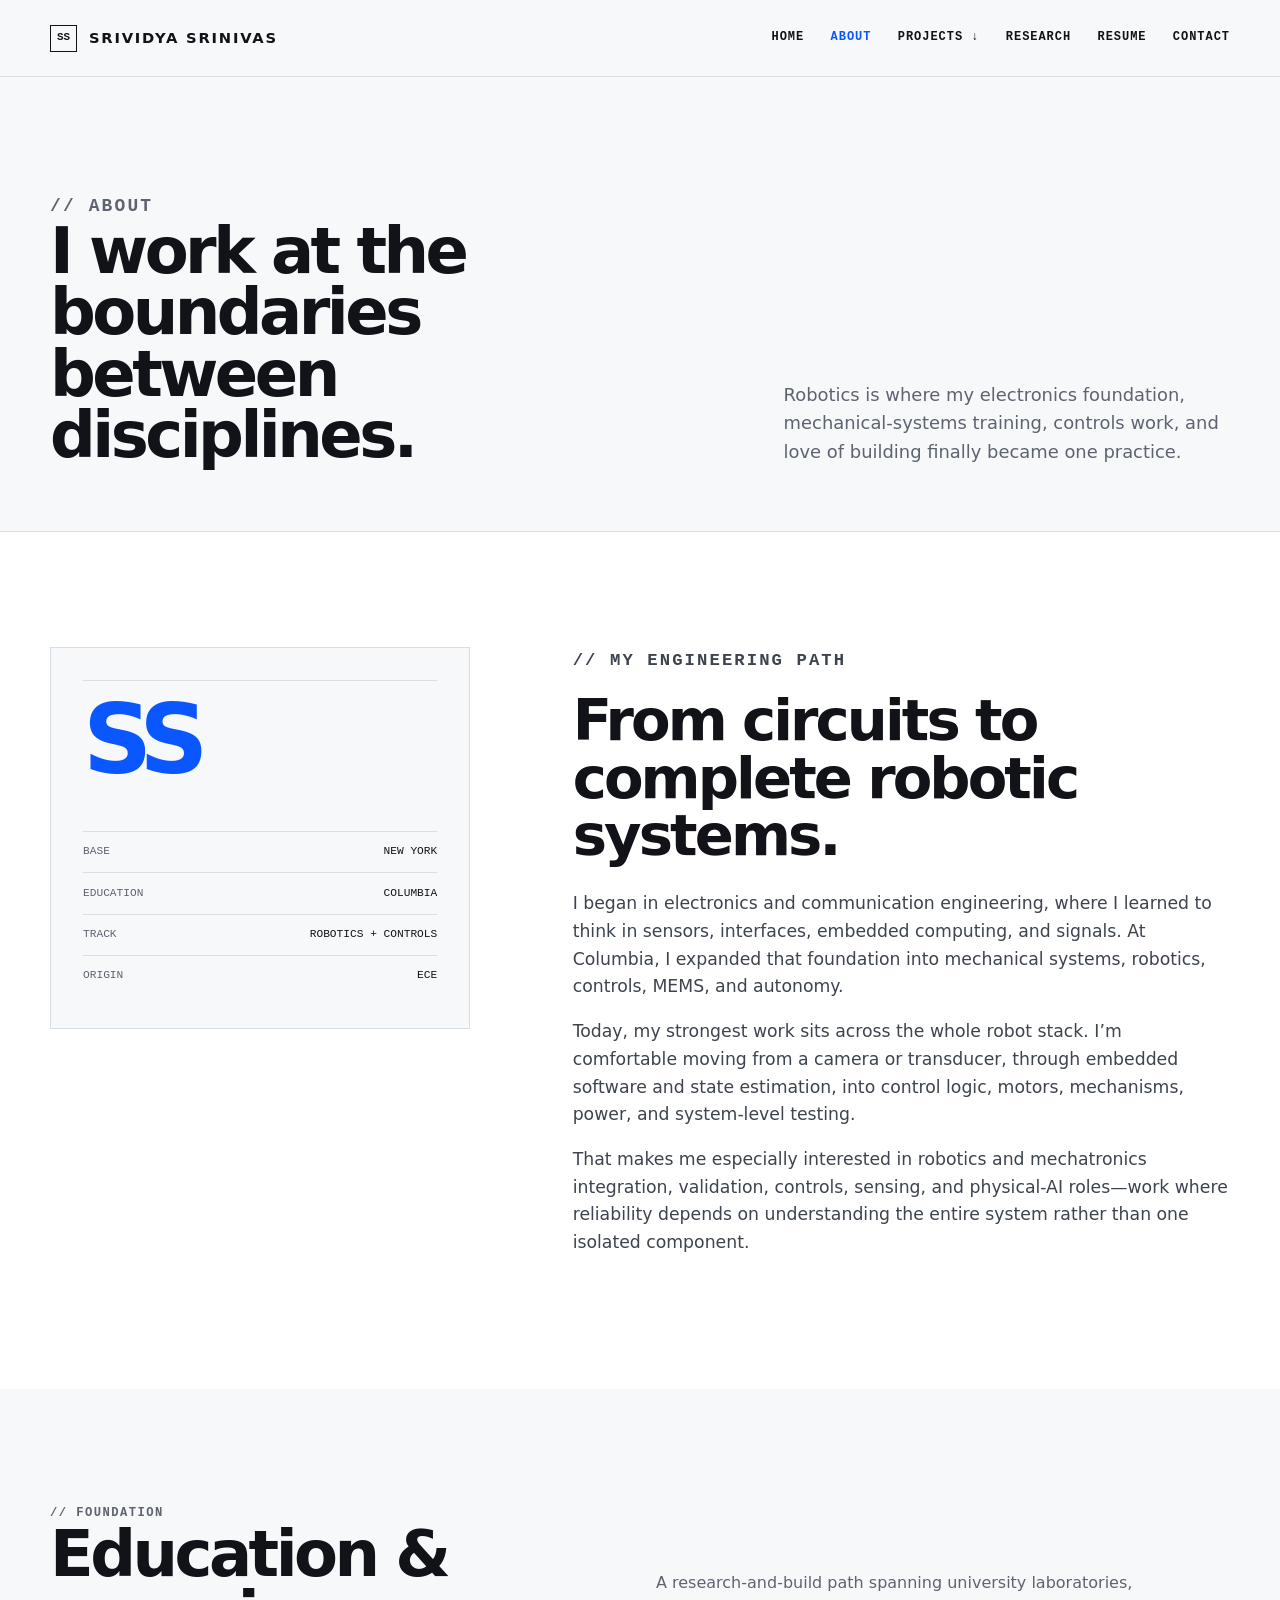
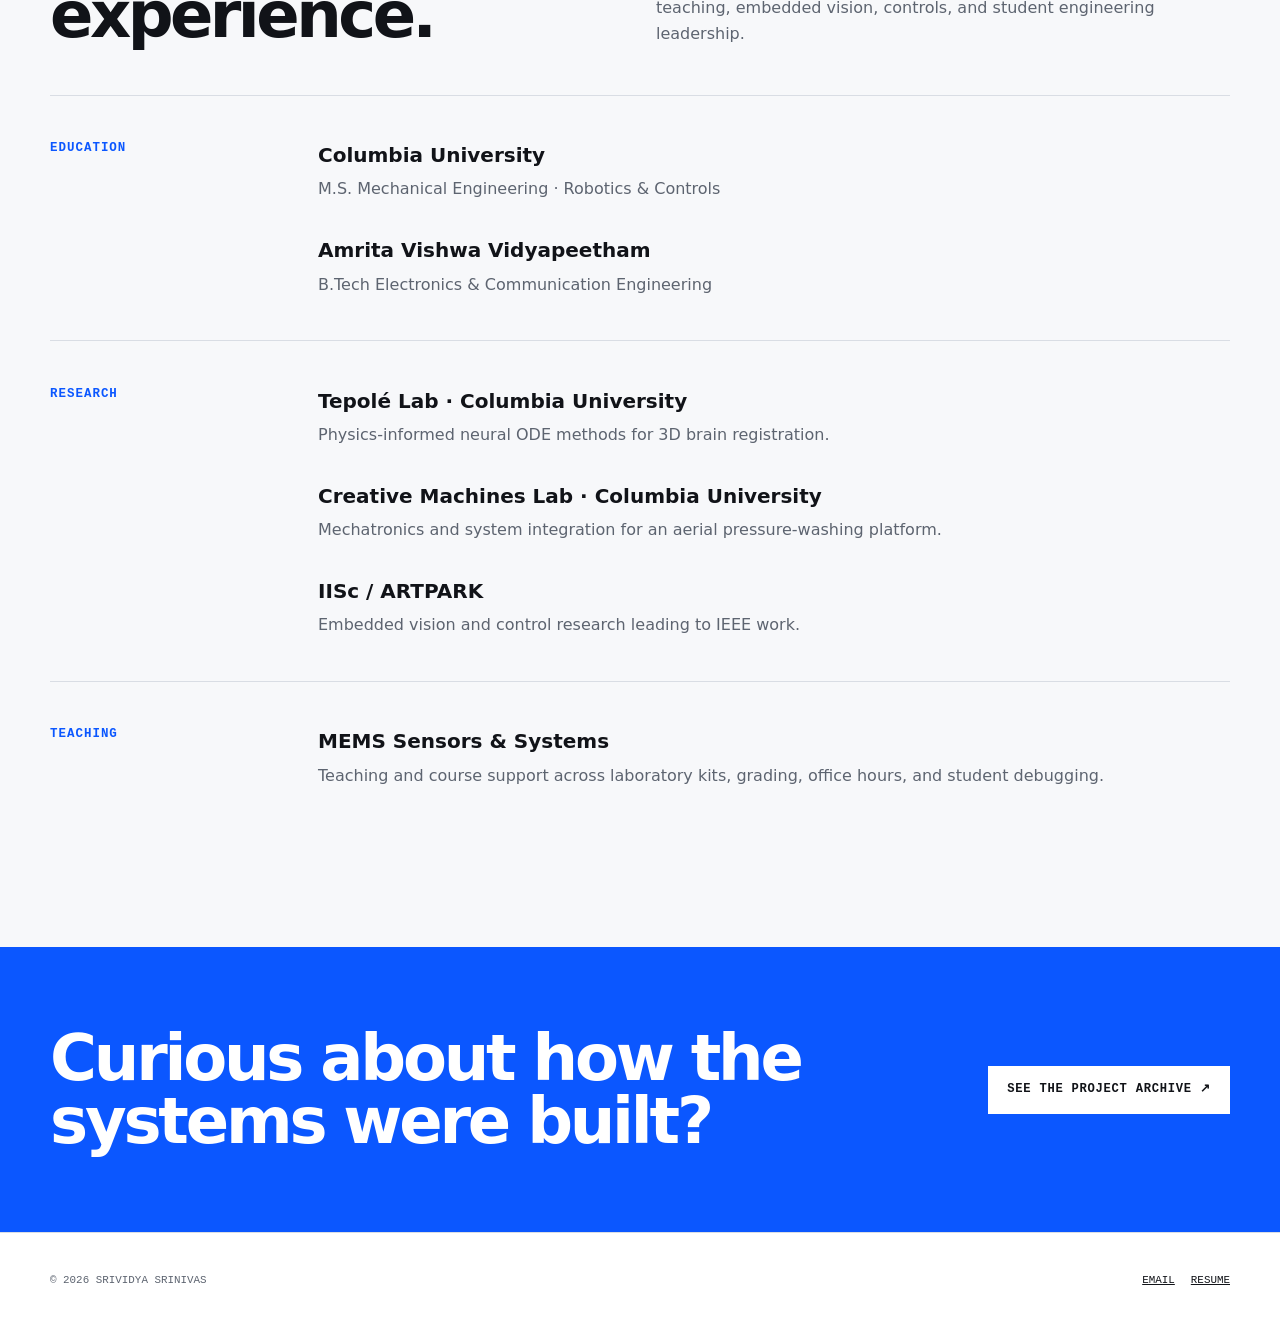
==== about.html @ baaaefcd "Initial robotics portfolio" ====
<!doctype html>
<html lang="en">
<head>
  <meta charset="utf-8"><meta name="viewport" content="width=device-width, initial-scale=1">
  <meta name="description" content="About Srividya Srinivas, a robotics and mechatronics engineer at Columbia University.">
  <title>About — Srividya Srinivas</title>
  <link rel="icon" type="image/svg+xml" href="data:image/svg+xml,%3Csvg xmlns='http://www.w3.org/2000/svg' viewBox='0 0 64 64'%3E%3Crect width='64' height='64' rx='6' fill='%230b57ff'/%3E%3Cpath d='M17 22h30v22H17zM25 16v6m14-6v6M23 31h4m10 0h4M25 38h14' stroke='white' stroke-width='4' fill='none'/%3E%3C/svg%3E">
  <link rel="stylesheet" href="assets/style.css">
</head>
<body>
  <a class="skip-link" href="#main">Skip to content</a>
  <header class="site-header"><div class="nav-shell"><a class="brand" href="index.html"><span class="brand-mark">SS</span> SRIVIDYA SRINIVAS</a><button class="menu-toggle" type="button" aria-expanded="false" aria-controls="main-nav">MENU</button><nav class="main-nav" id="main-nav" aria-label="Primary navigation"><a href="index.html">Home</a><a href="about.html" aria-current="page">About</a><div class="nav-group"><button class="nav-trigger" type="button" aria-expanded="false">Projects</button><div class="dropdown"><a href="projects.html">All projects</a><a href="projects/docksight.html">DockSight</a><a href="projects/pressure-washing-drone.html">Pressure-washing drone</a><a href="projects/ros2-patrol.html">ROS 2 patrol robot</a></div></div><a href="research.html">Research</a><a href="resume.html">Resume</a><a href="contact.html">Contact</a></nav></div></header>
  <main id="main">
    <section class="page-hero"><div class="shell page-hero-grid"><div><p class="eyebrow">About</p><h1 class="page-title">I work at the boundaries between disciplines.</h1></div><p>Robotics is where my electronics foundation, mechanical-systems training, controls work, and love of building finally became one practice.</p></div></section>
    <section class="section white"><div class="shell identity-grid"><aside class="identity-card"><div class="monogram">SS</div><dl><div><dt>BASE</dt><dd>NEW YORK</dd></div><div><dt>EDUCATION</dt><dd>COLUMBIA</dd></div><div><dt>TRACK</dt><dd>ROBOTICS + CONTROLS</dd></div><div><dt>ORIGIN</dt><dd>ECE</dd></div></dl></aside><div class="identity-copy"><p class="eyebrow">My engineering path</p><h2>From circuits to complete robotic systems.</h2><p>I began in electronics and communication engineering, where I learned to think in sensors, interfaces, embedded computing, and signals. At Columbia, I expanded that foundation into mechanical systems, robotics, controls, MEMS, and autonomy.</p><p>Today, my strongest work sits across the whole robot stack. I’m comfortable moving from a camera or transducer, through embedded software and state estimation, into control logic, motors, mechanisms, power, and system-level testing.</p><p>That makes me especially interested in robotics and mechatronics integration, validation, controls, sensing, and physical-AI roles—work where reliability depends on understanding the entire system rather than one isolated component.</p></div></div></section>
    <section class="section"><div class="shell"><div class="section-head"><div><p class="eyebrow">Foundation</p><h2>Education & experience.</h2></div><p>A research-and-build path spanning university laboratories, teaching, embedded vision, controls, and student engineering leadership.</p></div><div class="resume-section"><h2>Education</h2><div><div class="resume-item"><h3>Columbia University</h3><p>M.S. Mechanical Engineering · Robotics & Controls</p></div><div class="resume-item"><h3>Amrita Vishwa Vidyapeetham</h3><p>B.Tech Electronics & Communication Engineering</p></div></div></div><div class="resume-section"><h2>Research</h2><div><div class="resume-item"><h3>Tepolé Lab · Columbia University</h3><p>Physics-informed neural ODE methods for 3D brain registration.</p></div><div class="resume-item"><h3>Creative Machines Lab · Columbia University</h3><p>Mechatronics and system integration for an aerial pressure-washing platform.</p></div><div class="resume-item"><h3>IISc / ARTPARK</h3><p>Embedded vision and control research leading to IEEE work.</p></div></div></div><div class="resume-section"><h2>Teaching</h2><div><div class="resume-item"><h3>MEMS Sensors & Systems</h3><p>Teaching and course support across laboratory kits, grading, office hours, and student debugging.</p></div></div></div></div></section>
    <section class="signal-band"><div class="shell"><h2>Curious about how the systems were built?</h2><a class="button" href="projects.html">See the project archive ↗</a></div></section>
  </main>
  <footer class="site-footer"><div class="shell footer-grid"><p>© <span data-year></span> SRIVIDYA SRINIVAS</p><div class="footer-links"><a href="mailto:ss7703@columbia.edu">Email</a><a href="resume.html">Resume</a></div></div></footer><script src="assets/main.js"></script>
</body></html>
---- assets/style.css ----
:root {
  --ink: #111318;
  --muted: #5d6470;
  --paper: #f7f8fa;
  --white: #ffffff;
  --line: #d9dde4;
  --blue: #0b57ff;
  --blue-dark: #063ab5;
  --signal: #bfff36;
  --mono: "IBM Plex Mono", "SFMono-Regular", Consolas, monospace;
  --sans: Inter, ui-sans-serif, system-ui, -apple-system, BlinkMacSystemFont, "Segoe UI", sans-serif;
  --max: 1180px;
}

* { box-sizing: border-box; }
html { scroll-behavior: smooth; }
body {
  margin: 0;
  color: var(--ink);
  background: var(--paper);
  font-family: var(--sans);
  font-size: 16px;
  line-height: 1.6;
  -webkit-font-smoothing: antialiased;
}
a { color: inherit; }
button, input, textarea { font: inherit; }
img, video { display: block; max-width: 100%; }

.skip-link {
  position: fixed;
  z-index: 100;
  left: 1rem;
  top: -5rem;
  padding: .7rem 1rem;
  background: var(--ink);
  color: white;
}
.skip-link:focus { top: 1rem; }

.site-header {
  position: sticky;
  top: 0;
  z-index: 20;
  background: color-mix(in srgb, var(--paper) 92%, transparent);
  border-bottom: 1px solid var(--line);
  backdrop-filter: blur(16px);
}
.nav-shell {
  width: min(calc(100% - 40px), var(--max));
  min-height: 76px;
  margin: 0 auto;
  display: flex;
  align-items: center;
  justify-content: space-between;
  gap: 2rem;
}
.brand {
  display: inline-flex;
  align-items: center;
  gap: .75rem;
  font-size: .92rem;
  font-weight: 800;
  letter-spacing: .12em;
  text-decoration: none;
}
.brand-mark {
  width: 27px;
  height: 27px;
  display: grid;
  place-items: center;
  border: 1.5px solid var(--ink);
  font-family: var(--mono);
  font-size: .68rem;
  letter-spacing: 0;
}
.main-nav { display: flex; align-items: center; gap: 1.65rem; }
.main-nav a, .nav-trigger {
  padding: .4rem 0;
  border: 0;
  background: transparent;
  color: var(--ink);
  font-family: var(--mono);
  font-size: .75rem;
  font-weight: 600;
  letter-spacing: .08em;
  text-decoration: none;
  text-transform: uppercase;
  cursor: pointer;
}
.main-nav a:hover, .main-nav a[aria-current="page"], .nav-trigger:hover { color: var(--blue); }
.nav-group { position: relative; }
.nav-trigger::after { content: " ↓"; }
.dropdown {
  position: absolute;
  top: calc(100% + 14px);
  right: 0;
  width: 300px;
  padding: .7rem;
  background: var(--white);
  border: 1px solid var(--line);
  box-shadow: 0 20px 55px rgba(20, 30, 50, .12);
  display: grid;
  visibility: hidden;
  opacity: 0;
  transform: translateY(-6px);
  transition: .18s ease;
}
.nav-group:hover .dropdown,
.nav-group:focus-within .dropdown,
.nav-group.is-open .dropdown { visibility: visible; opacity: 1; transform: translateY(0); }
.dropdown a { padding: .65rem .75rem; }
.dropdown a:hover { background: var(--paper); }
.menu-toggle { display: none; border: 0; background: none; font-family: var(--mono); font-size: .78rem; }

.shell { width: min(calc(100% - 40px), var(--max)); margin: 0 auto; }
.eyebrow {
  margin: 0 0 1.1rem;
  color: var(--blue);
  font-family: var(--mono);
  font-size: .76rem;
  font-weight: 700;
  letter-spacing: .12em;
  text-transform: uppercase;
}
.eyebrow::before { content: "// "; }
.hero { padding: clamp(4.5rem, 9vw, 8.5rem) 0 5.5rem; }
.hero-grid { display: grid; grid-template-columns: 1.12fr .88fr; gap: clamp(3rem, 7vw, 7rem); align-items: center; }
.hero h1 {
  max-width: 780px;
  margin: 0;
  font-size: clamp(3.6rem, 8vw, 7.4rem);
  line-height: .89;
  letter-spacing: -.068em;
}
.hero h1 span { display: block; color: var(--blue); }
.hero-copy {
  max-width: 690px;
  margin: 2rem 0 0;
  color: #3f4650;
  font-size: clamp(1.05rem, 1.5vw, 1.28rem);
  line-height: 1.62;
}
.hero-actions { display: flex; flex-wrap: wrap; gap: .8rem; margin-top: 2.3rem; }
.button {
  display: inline-flex;
  align-items: center;
  justify-content: center;
  min-height: 48px;
  padding: .72rem 1.15rem;
  border: 1px solid var(--ink);
  background: var(--ink);
  color: white;
  font-family: var(--mono);
  font-size: .76rem;
  font-weight: 700;
  letter-spacing: .06em;
  text-decoration: none;
  text-transform: uppercase;
  transition: .18s ease;
}
.button:hover { background: var(--blue); border-color: var(--blue); transform: translateY(-2px); }
.button.secondary { background: transparent; color: var(--ink); }
.button.secondary:hover { background: var(--white); border-color: var(--ink); }

.systems-console {
  position: relative;
  min-height: 470px;
  padding: 1.2rem;
  overflow: hidden;
  background: #0e1117;
  color: white;
  box-shadow: 28px 28px 0 #dbe3f5;
}
.console-top { display: flex; justify-content: space-between; padding-bottom: .8rem; border-bottom: 1px solid #2e3440; color: #aeb7c7; font-family: var(--mono); font-size: .68rem; letter-spacing: .08em; }
.live { color: var(--signal); }
.live::before { content: "● "; }
.pipeline { padding: 3rem 1rem 1.4rem; display: grid; gap: .9rem; }
.pipeline-step { display: grid; grid-template-columns: 42px 1fr auto; align-items: center; gap: .8rem; }
.step-index { color: #727c8f; font-family: var(--mono); font-size: .7rem; }
.step-box { padding: .78rem .9rem; border: 1px solid #3b4352; background: #151a23; }
.step-box strong { display: block; font-family: var(--mono); font-size: .72rem; letter-spacing: .06em; }
.step-box span { color: #9aa5b5; font-size: .76rem; }
.step-status { color: var(--signal); font-family: var(--mono); font-size: .66rem; }
.connector-line { height: 18px; margin-left: 62px; border-left: 1px dashed #536078; }
.console-readout { display: grid; grid-template-columns: repeat(3, 1fr); gap: 1px; margin-top: 1.2rem; background: #303744; }
.readout { padding: .9rem; background: #171c24; }
.readout span { display: block; color: #7f8a9d; font-family: var(--mono); font-size: .62rem; text-transform: uppercase; }
.readout strong { display: block; margin-top: .25rem; font-family: var(--mono); font-size: .83rem; font-weight: 500; }

.capability-strip { border-top: 1px solid var(--line); border-bottom: 1px solid var(--line); background: var(--white); }
.capability-row { min-height: 72px; display: flex; align-items: center; justify-content: space-between; gap: 1rem; overflow: hidden; }
.capability-row span { white-space: nowrap; font-family: var(--mono); font-size: .72rem; font-weight: 700; letter-spacing: .08em; text-transform: uppercase; }
.capability-row i { color: var(--blue); font-style: normal; }

.section { padding: clamp(5rem, 9vw, 8rem) 0; }
.section.white { background: var(--white); }
.section-head { display: grid; grid-template-columns: 1fr 1fr; gap: 2rem; align-items: end; margin-bottom: 3rem; }
.section-head h2, .page-title {
  margin: 0;
  font-size: clamp(2.65rem, 5vw, 5.1rem);
  line-height: .96;
  letter-spacing: -.055em;
}
.section-head p { max-width: 530px; margin: 0; color: var(--muted); }

.project-list { border-top: 1px solid var(--line); }
.project-row {
  display: grid;
  grid-template-columns: 72px minmax(0, 1fr) minmax(270px, .55fr) 42px;
  gap: 1.4rem;
  align-items: center;
  padding: 2.2rem 0;
  border-bottom: 1px solid var(--line);
  text-decoration: none;
  transition: .18s ease;
}
.project-row:hover { padding-left: 1rem; color: var(--blue); }
.project-no { font-family: var(--mono); color: var(--muted); font-size: .72rem; }
.project-row h3 { margin: 0 0 .35rem; font-size: clamp(1.35rem, 2.5vw, 2.2rem); line-height: 1.05; letter-spacing: -.03em; }
.project-row p { margin: 0; color: var(--muted); }
.project-tags { display: flex; flex-wrap: wrap; gap: .42rem; }
.tag { padding: .25rem .48rem; border: 1px solid var(--line); color: var(--muted); font-family: var(--mono); font-size: .66rem; letter-spacing: .04em; text-transform: uppercase; }
.project-arrow { font-size: 1.5rem; }

.identity-grid { display: grid; grid-template-columns: .78fr 1.22fr; gap: clamp(3rem, 8vw, 8rem); align-items: start; }
.identity-card { position: sticky; top: 110px; padding: 2rem; border: 1px solid var(--line); background: var(--paper); }
.identity-card .monogram { font-size: 6rem; line-height: 1; font-weight: 850; letter-spacing: -.09em; color: var(--blue); }
.identity-card dl { margin: 2rem 0 0; }
.identity-card div { display: flex; justify-content: space-between; gap: 1rem; padding: .7rem 0; border-top: 1px solid var(--line); }
.identity-card dt, .identity-card dd { margin: 0; font-family: var(--mono); font-size: .7rem; }
.identity-card dt { color: var(--muted); }
.identity-copy h2 { margin: 0 0 1.6rem; font-size: clamp(2.4rem, 4.5vw, 4.6rem); line-height: 1; letter-spacing: -.05em; }
.identity-copy p { max-width: 690px; font-size: 1.08rem; color: #3d444e; }
.text-link { color: var(--blue); font-family: var(--mono); font-size: .76rem; font-weight: 700; letter-spacing: .05em; text-transform: uppercase; text-decoration-thickness: 1px; text-underline-offset: 4px; }

.signal-band { padding: 5rem 0; background: var(--blue); color: white; }
.signal-band .shell { display: grid; grid-template-columns: 1fr auto; gap: 2rem; align-items: center; }
.signal-band h2 { margin: 0; max-width: 840px; font-size: clamp(2.4rem, 5vw, 4.8rem); line-height: .98; letter-spacing: -.05em; }
.signal-band .button { background: white; color: var(--ink); border-color: white; }

.site-footer { padding: 2.4rem 0; border-top: 1px solid var(--line); background: var(--white); }
.footer-grid { display: flex; align-items: center; justify-content: space-between; gap: 1rem; }
.footer-grid p { margin: 0; color: var(--muted); font-family: var(--mono); font-size: .68rem; }
.footer-links { display: flex; gap: 1rem; }
.footer-links a { font-family: var(--mono); font-size: .68rem; text-transform: uppercase; }

.page-hero { padding: clamp(4.5rem, 9vw, 8rem) 0 4rem; border-bottom: 1px solid var(--line); }
.page-hero-grid { display: grid; grid-template-columns: 1.2fr .8fr; gap: 4rem; align-items: end; }
.page-hero p { max-width: 560px; margin: 0; color: var(--muted); font-size: 1.12rem; }
.breadcrumb { margin-bottom: 2rem; font-family: var(--mono); font-size: .72rem; color: var(--muted); text-transform: uppercase; }
.breadcrumb a { text-underline-offset: 3px; }

.project-hero { padding: clamp(3.5rem, 7vw, 6.5rem) 0 0; }
.project-hero h1 { max-width: 940px; margin: 0; font-size: clamp(3rem, 7vw, 6.8rem); line-height: .91; letter-spacing: -.065em; }
.project-hero h1 span { color: var(--blue); }
.project-lede { max-width: 770px; margin: 2rem 0 3rem; color: #424954; font-size: 1.2rem; }
.project-meta { display: grid; grid-template-columns: repeat(4, 1fr); border-top: 1px solid var(--line); border-bottom: 1px solid var(--line); }
.meta-cell { min-height: 118px; padding: 1.4rem 1.2rem 1.2rem 0; border-right: 1px solid var(--line); }
.meta-cell + .meta-cell { padding-left: 1.2rem; }
.meta-cell:last-child { border-right: 0; }
.meta-cell span { display: block; color: var(--muted); font-family: var(--mono); font-size: .65rem; letter-spacing: .08em; text-transform: uppercase; }
.meta-cell strong { display: block; margin-top: .55rem; font-size: .94rem; line-height: 1.35; }
.project-visual { margin-top: 3rem; padding: clamp(2rem, 5vw, 5rem); background: #0f1218; color: white; overflow: hidden; }
.architecture { display: grid; grid-template-columns: minmax(0, 1fr) auto minmax(0, 1fr) auto minmax(0, 1fr) auto minmax(0, 1fr); gap: 1.2rem; align-items: center; }
.architecture .node { min-height: 126px; padding: 1rem; border: 1px solid #3d4658; display: flex; flex-direction: column; justify-content: space-between; }
.architecture .node small { color: var(--signal); font-family: var(--mono); font-size: .62rem; }
.architecture .node strong { font-size: 1rem; }
.architecture .node p { margin: .4rem 0 0; color: #9ea9b9; font-size: .76rem; }
.architecture .arrow { color: var(--signal); font-size: 1.4rem; text-align: center; }

.case-layout { display: grid; grid-template-columns: 260px minmax(0, 1fr); gap: clamp(3rem, 8vw, 8rem); }
.case-nav { position: sticky; top: 112px; align-self: start; display: grid; gap: .65rem; }
.case-nav a { color: var(--muted); font-family: var(--mono); font-size: .7rem; text-transform: uppercase; text-decoration: none; }
.case-nav a:hover { color: var(--blue); }
.case-content section { scroll-margin-top: 110px; padding: 0 0 4rem; }
.case-content h2 { margin: 0 0 1.2rem; font-size: clamp(2rem, 3.5vw, 3.4rem); line-height: 1; letter-spacing: -.045em; }
.case-content h3 { margin: 2rem 0 .65rem; font-size: 1.18rem; }
.case-content p { max-width: 760px; color: #464d57; }
.fact-grid { display: grid; grid-template-columns: repeat(2, 1fr); gap: 1px; margin: 2rem 0; background: var(--line); border: 1px solid var(--line); }
.fact { padding: 1.4rem; background: var(--white); }
.fact span { display: block; color: var(--muted); font-family: var(--mono); font-size: .66rem; text-transform: uppercase; }
.fact strong { display: block; margin-top: .35rem; font-size: 1.05rem; }
.callout { margin: 2rem 0; padding: 1.4rem 1.5rem; border-left: 4px solid var(--blue); background: #eef3ff; }
.callout strong { display: block; margin-bottom: .25rem; font-family: var(--mono); font-size: .72rem; text-transform: uppercase; }
.timeline { margin: 2rem 0; border-top: 1px solid var(--line); }
.timeline-item { display: grid; grid-template-columns: 120px 1fr; gap: 1.2rem; padding: 1.3rem 0; border-bottom: 1px solid var(--line); }
.timeline-item > span { color: var(--blue); font-family: var(--mono); font-size: .72rem; text-transform: uppercase; }
.timeline-item p { margin: 0; }

.cards { display: grid; grid-template-columns: repeat(3, 1fr); gap: 1rem; }
.card { min-height: 260px; padding: 1.5rem; border: 1px solid var(--line); background: var(--white); display: flex; flex-direction: column; justify-content: space-between; text-decoration: none; transition: .18s ease; }
.card:hover { border-color: var(--blue); transform: translateY(-4px); }
.card small { color: var(--blue); font-family: var(--mono); font-size: .67rem; text-transform: uppercase; }
.card h3 { margin: 1.2rem 0 .6rem; font-size: 1.45rem; line-height: 1.1; }
.card p { margin: 0; color: var(--muted); }
.card .card-arrow { margin-top: 2rem; font-size: 1.4rem; }

.resume-section { display: grid; grid-template-columns: 220px 1fr; gap: 3rem; padding: 2.7rem 0; border-top: 1px solid var(--line); }
.resume-section h2 { margin: 0; font-family: var(--mono); font-size: .78rem; color: var(--blue); text-transform: uppercase; letter-spacing: .08em; }
.resume-item + .resume-item { margin-top: 2rem; }
.resume-item h3 { margin: 0; font-size: 1.25rem; }
.resume-item p { margin: .35rem 0 0; color: var(--muted); }
.skill-cloud { display: flex; flex-wrap: wrap; gap: .55rem; }
.skill-cloud span { padding: .42rem .65rem; border: 1px solid var(--line); background: var(--white); font-family: var(--mono); font-size: .7rem; }

.contact-grid { display: grid; grid-template-columns: 1fr 1fr; gap: 1px; background: var(--line); border: 1px solid var(--line); }
.contact-block { min-height: 230px; padding: 2rem; background: var(--white); }
.contact-block span { color: var(--blue); font-family: var(--mono); font-size: .68rem; text-transform: uppercase; }
.contact-block h2 { margin: 1.2rem 0 .6rem; font-size: 1.7rem; }
.contact-block a { text-underline-offset: 4px; }

@media (max-width: 900px) {
  .menu-toggle { display: block; }
  .main-nav {
    position: fixed;
    inset: 76px 0 auto;
    padding: 1.2rem 20px 1.8rem;
    background: var(--paper);
    border-bottom: 1px solid var(--line);
    display: none;
    align-items: stretch;
    flex-direction: column;
    gap: .5rem;
  }
  .main-nav.is-open { display: flex; }
  .main-nav a, .nav-trigger { width: 100%; padding: .7rem 0; text-align: left; }
  .dropdown { position: static; width: 100%; margin-top: .3rem; box-shadow: none; display: none; opacity: 1; visibility: visible; transform: none; }
  .nav-group.is-open .dropdown { display: grid; }
  .nav-group:hover .dropdown:not(:focus-within) { display: none; }
  .hero-grid, .section-head, .identity-grid, .page-hero-grid, .signal-band .shell, .contact-grid { grid-template-columns: 1fr; }
  .systems-console { min-height: 420px; box-shadow: 14px 14px 0 #dbe3f5; }
  .project-row { grid-template-columns: 46px 1fr 30px; }
  .project-tags { grid-column: 2; }
  .identity-card { position: static; }
  .project-meta { grid-template-columns: repeat(2, 1fr); }
  .meta-cell:nth-child(2) { border-right: 0; }
  .meta-cell:nth-child(-n+2) { border-bottom: 1px solid var(--line); }
  .architecture { grid-template-columns: 1fr; }
  .architecture .arrow { transform: rotate(90deg); }
  .case-layout { grid-template-columns: 1fr; }
  .case-nav { position: static; grid-template-columns: repeat(2, 1fr); padding-bottom: 1.4rem; border-bottom: 1px solid var(--line); }
  .cards { grid-template-columns: repeat(2, 1fr); }
}

@media (max-width: 620px) {
  .nav-shell, .shell { width: min(calc(100% - 28px), var(--max)); }
  .brand { font-size: .8rem; }
  .hero { padding-top: 3.6rem; }
  .hero h1 { font-size: clamp(3.2rem, 16vw, 5rem); }
  .capability-row { justify-content: flex-start; gap: 1.4rem; }
  .capability-row span:nth-of-type(n+4), .capability-row i:nth-of-type(n+4) { display: none; }
  .project-row { grid-template-columns: 38px 1fr 26px; gap: .7rem; }
  .project-row:hover { padding-left: 0; }
  .project-tags { display: none; }
  .project-meta, .fact-grid, .cards { grid-template-columns: 1fr; }
  .meta-cell, .meta-cell + .meta-cell { min-height: auto; padding: 1rem 0; border-right: 0; border-bottom: 1px solid var(--line); }
  .console-readout { grid-template-columns: 1fr; }
  .readout { display: flex; justify-content: space-between; gap: 1rem; }
  .timeline-item, .resume-section { grid-template-columns: 1fr; gap: .5rem; }
  .footer-grid { align-items: flex-start; flex-direction: column; }
}

@media (prefers-reduced-motion: reduce) {
  *, *::before, *::after { scroll-behavior: auto !important; transition: none !important; }
}

@media print {
  .site-header, .site-footer, .button { display: none !important; }
  body { background: white; }
  .page-hero { padding: 1rem 0 2rem; }
  .section { padding: 2rem 0; }
}
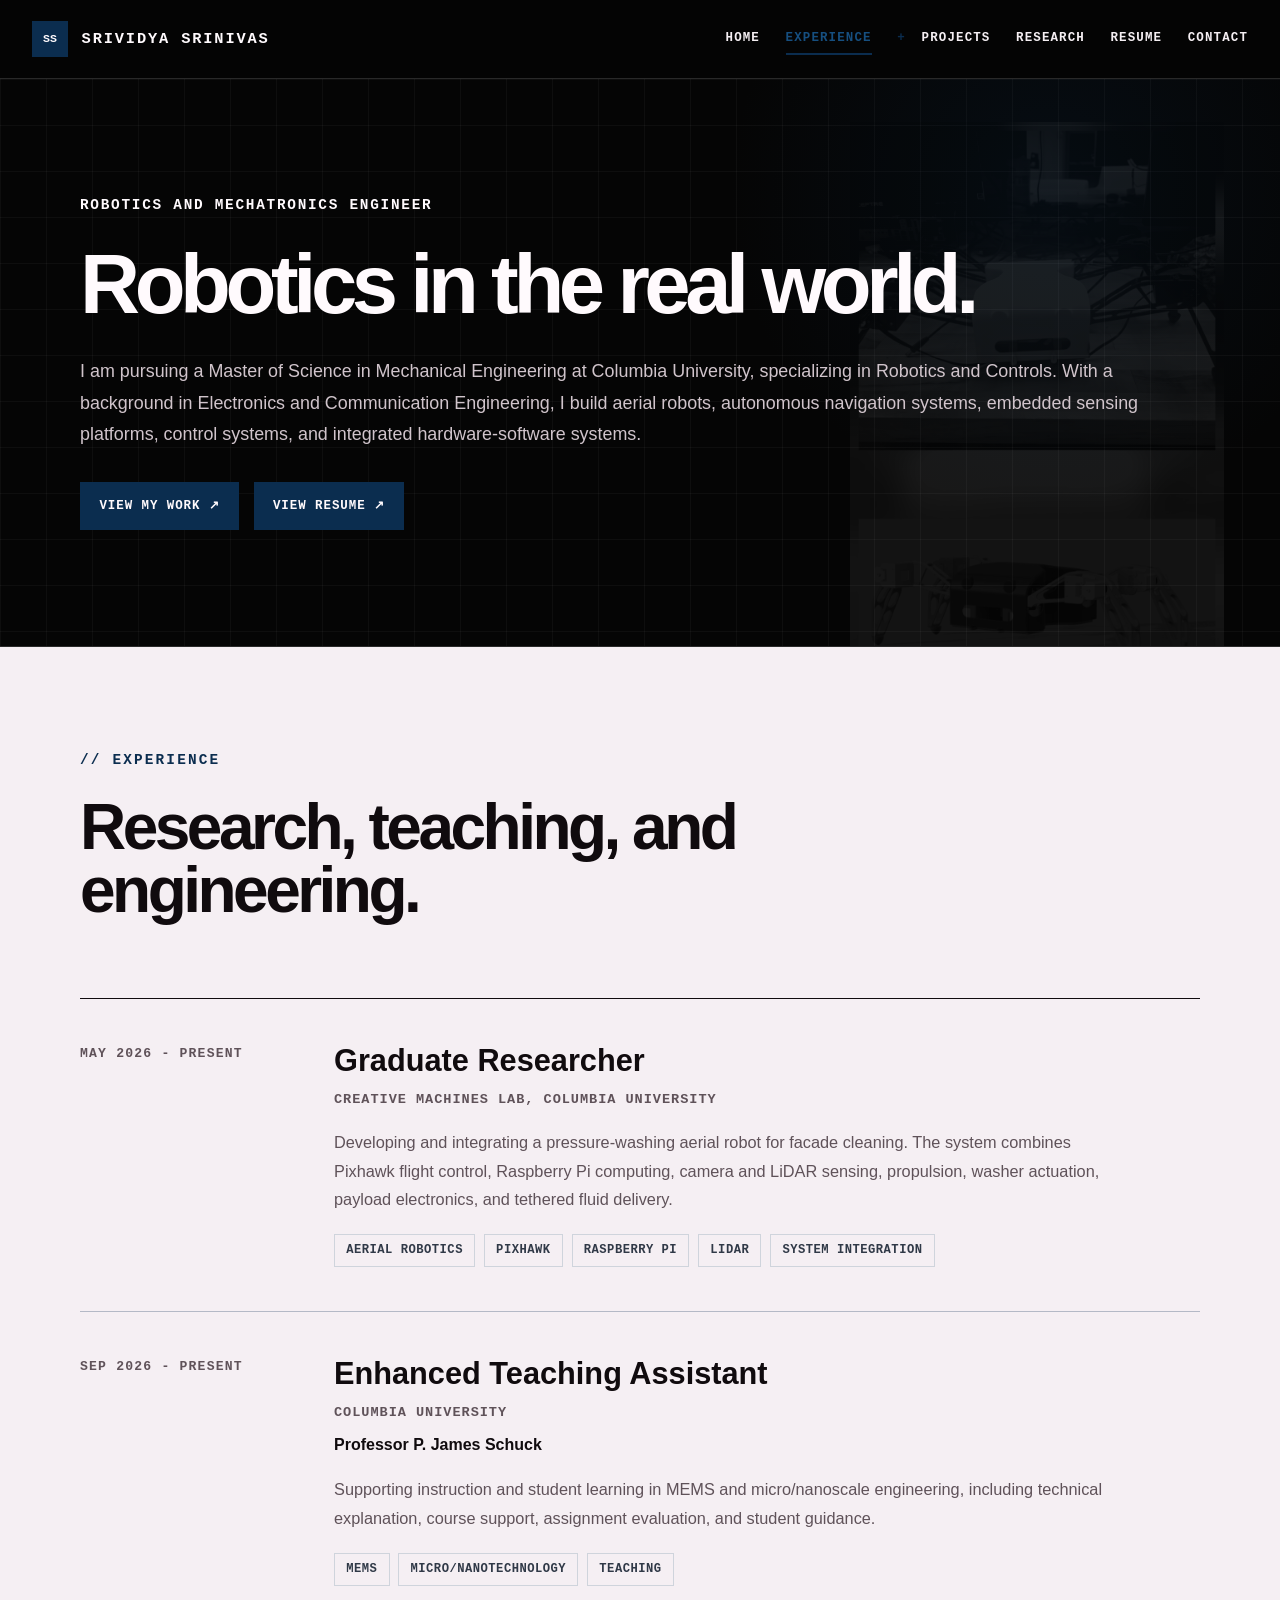
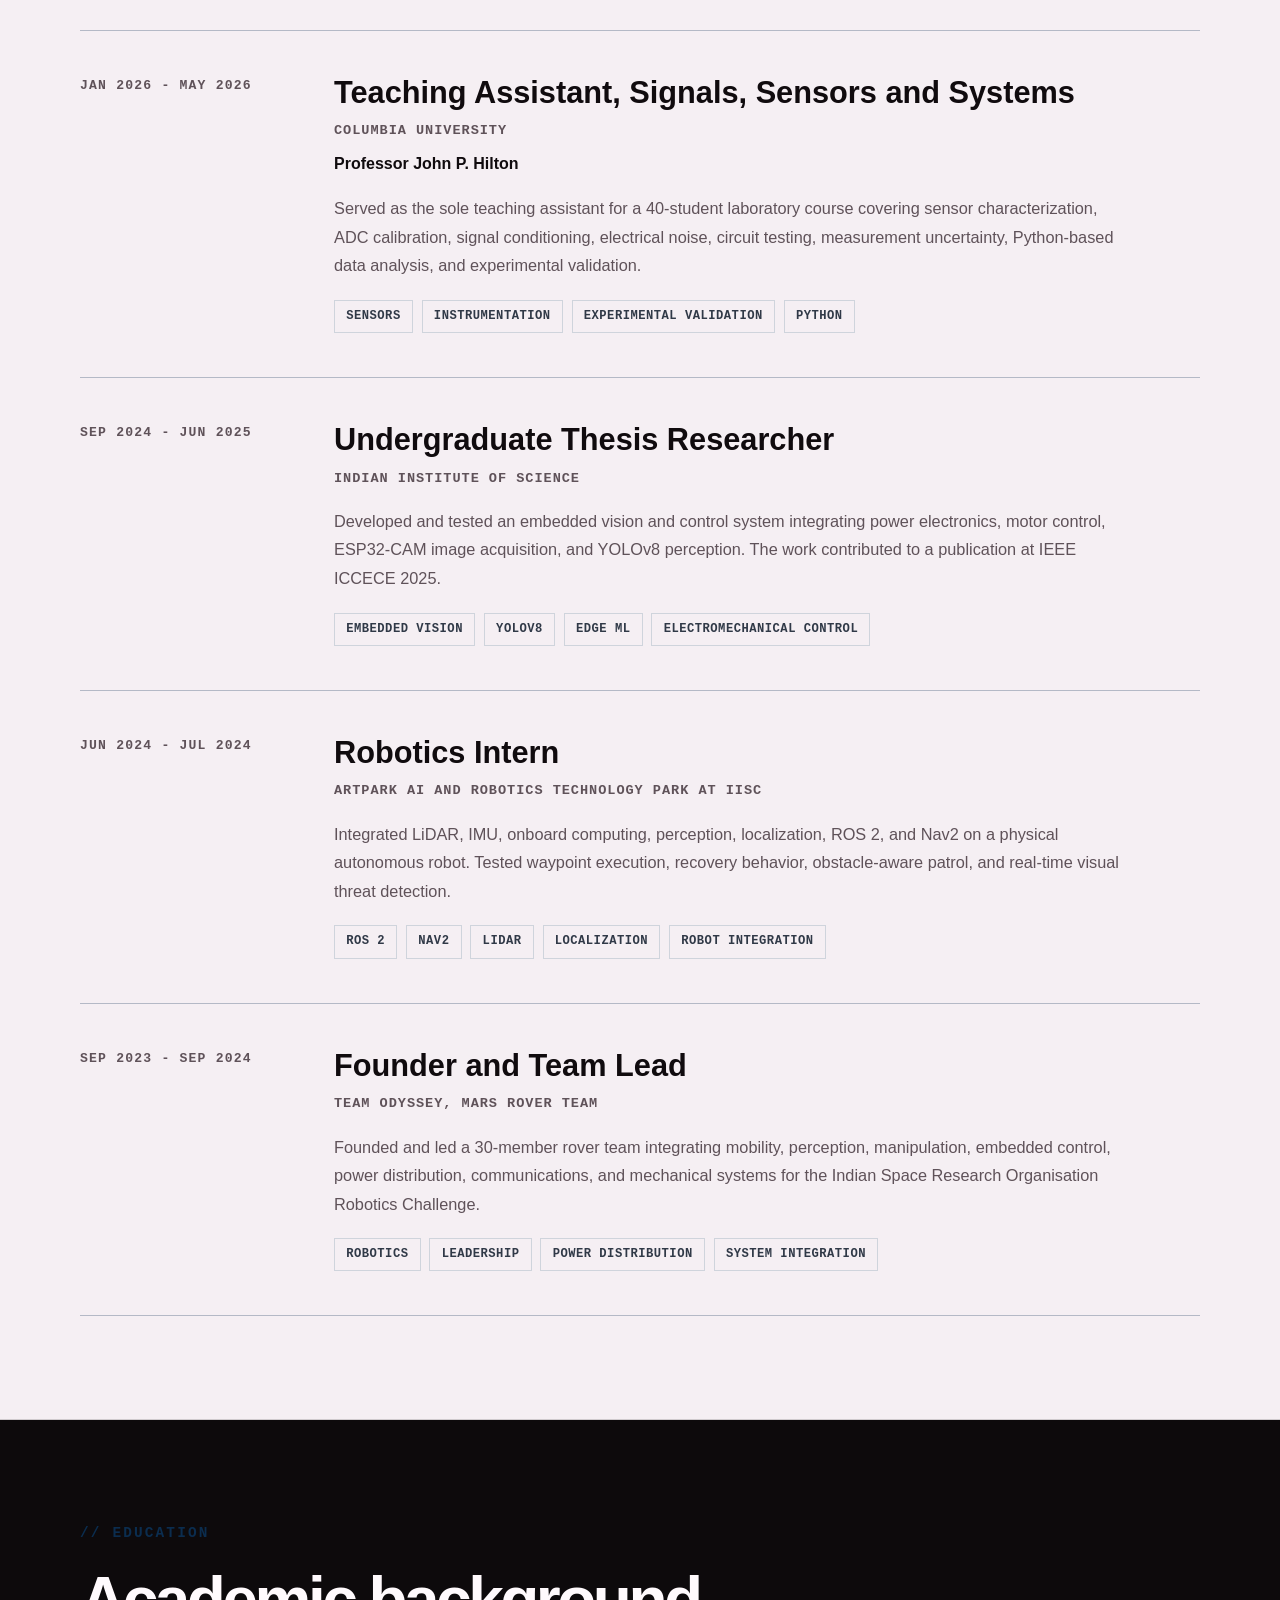
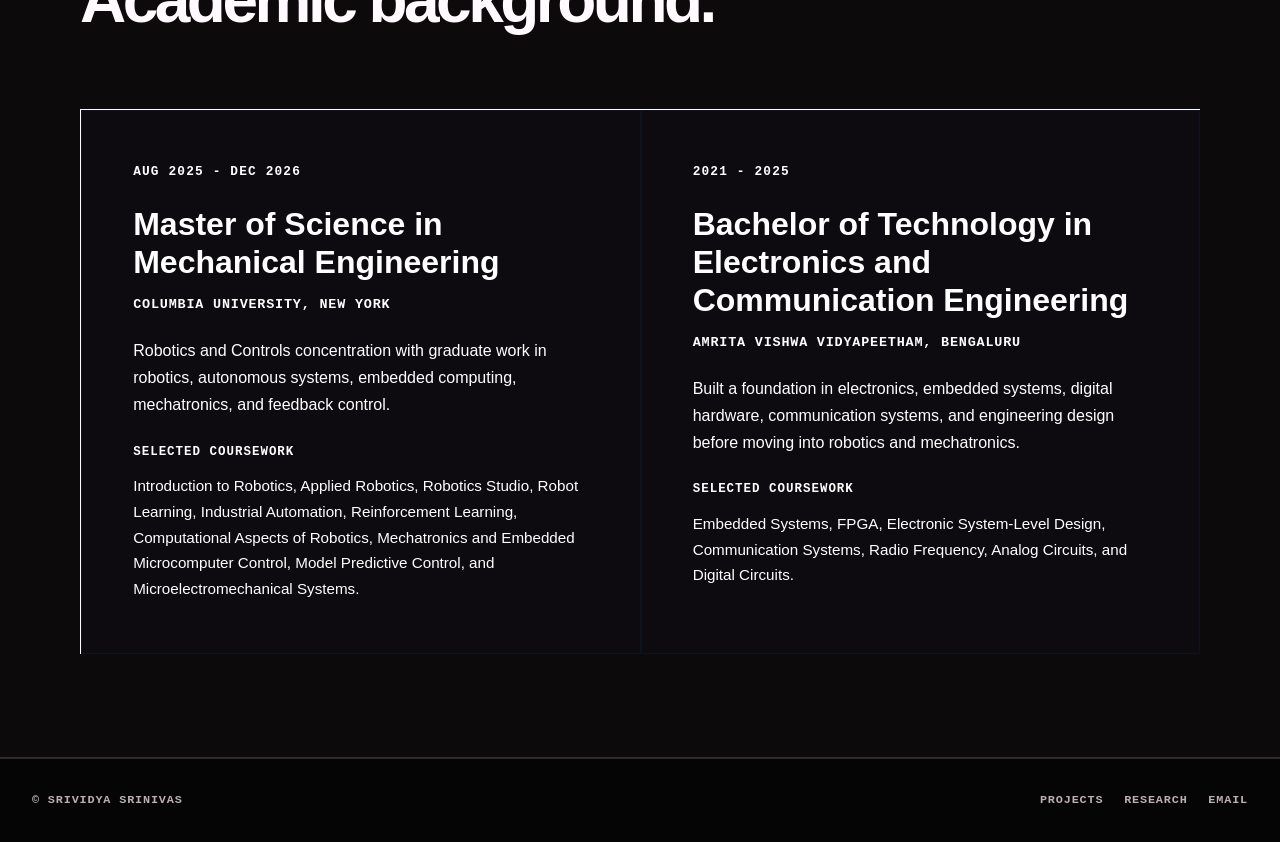
==== commit 437f21a5: "Publish completed portfolio" ====
--- a/about.html
+++ b/about.html
@@ -1,20 +1,705 @@
 <!doctype html>
 <html lang="en">
 <head>
-  <meta charset="utf-8"><meta name="viewport" content="width=device-width, initial-scale=1">
-  <meta name="description" content="About Srividya Srinivas, a robotics and mechatronics engineer at Columbia University.">
-  <title>About — Srividya Srinivas</title>
-  <link rel="icon" type="image/svg+xml" href="data:image/svg+xml,%3Csvg xmlns='http://www.w3.org/2000/svg' viewBox='0 0 64 64'%3E%3Crect width='64' height='64' rx='6' fill='%230b57ff'/%3E%3Cpath d='M17 22h30v22H17zM25 16v6m14-6v6M23 31h4m10 0h4M25 38h14' stroke='white' stroke-width='4' fill='none'/%3E%3C/svg%3E">
+  <meta charset="utf-8">
+
+  <meta
+    name="viewport"
+    content="width=device-width, initial-scale=1"
+  >
+
+  <meta
+    name="description"
+    content="Experience and education of Srividya Srinivas, a robotics and mechatronics engineer at Columbia University."
+  >
+
+  <title>
+    Experience | Srividya Srinivas
+  </title>
+
   <link rel="stylesheet" href="assets/style.css">
+
+  <style>
+    .about-shell {
+      width: min(1120px, calc(100% - 40px));
+      margin: 0 auto;
+    }
+
+    .about-hero {
+      padding: clamp(3.5rem, 6vw, 5.5rem) 0;
+      border-bottom: 1px solid #d6d9de;
+      background: #f5f6f8;
+    }
+
+    .about-role {
+      margin: 0 0 1.75rem;
+      color: #101217;
+      font-family: monospace;
+      font-size: 0.9rem;
+      font-weight: 700;
+      letter-spacing: 0.12em;
+      text-transform: uppercase;
+    }
+
+    .about-title {
+      width: 100%;
+      margin: 0;
+      color: #101217;
+      font-size: clamp(3.8rem, 6.5vw, 7rem);
+      line-height: 0.95;
+      letter-spacing: -0.065em;
+    }
+
+    .about-copy {
+      width: 100%;
+      margin-top: 2rem;
+    }
+
+    .about-copy p {
+      width: 100%;
+      margin: 0;
+      color: #3d4655;
+      font-size: clamp(1.05rem, 1.4vw, 1.2rem);
+      line-height: 1.75;
+    }
+
+    .about-actions {
+      display: flex;
+      flex-wrap: wrap;
+      gap: 0.9rem;
+      margin-top: 2rem;
+    }
+
+    .about-section {
+      padding: clamp(5rem, 8vw, 8rem) 0;
+      border-bottom: 1px solid #d6d9de;
+    }
+
+    .about-section.white {
+      background: #ffffff;
+    }
+
+    .about-section.gray {
+      background: #f5f6f8;
+    }
+
+    .about-section-heading {
+      margin-bottom: clamp(3rem, 6vw, 5rem);
+    }
+
+    .about-eyebrow {
+      margin: 0 0 1.5rem;
+      color: #40516a;
+      font-family: monospace;
+      font-size: 0.9rem;
+      font-weight: 700;
+      letter-spacing: 0.15em;
+      text-transform: uppercase;
+    }
+
+    .about-section-heading h2 {
+      max-width: 850px;
+      margin: 0;
+      color: #101217;
+      font-size: clamp(2.8rem, 5vw, 5.25rem);
+      line-height: 0.98;
+      letter-spacing: -0.055em;
+    }
+
+    .experience-list {
+      border-top: 1px solid #cfd4dc;
+    }
+
+    .experience-entry {
+      display: grid;
+      grid-template-columns: 190px minmax(0, 1fr);
+      gap: clamp(2rem, 5vw, 5rem);
+      padding: 2.75rem 0;
+      border-bottom: 1px solid #cfd4dc;
+    }
+
+    .experience-date {
+      margin: 0;
+      color: #566174;
+      font-family: monospace;
+      font-size: 0.82rem;
+      font-weight: 700;
+      letter-spacing: 0.09em;
+      line-height: 1.6;
+      text-transform: uppercase;
+    }
+
+    .experience-content h3 {
+      margin: 0;
+      color: #101217;
+      font-size: clamp(1.45rem, 2.4vw, 2.15rem);
+      line-height: 1.2;
+    }
+
+    .experience-organization {
+      margin: 0.55rem 0 0;
+      color: #40516a;
+      font-family: monospace;
+      font-size: 0.85rem;
+      font-weight: 700;
+      letter-spacing: 0.07em;
+      line-height: 1.6;
+      text-transform: uppercase;
+    }
+
+    .experience-professor {
+      margin: 0.55rem 0 0;
+      color: #101217;
+      font-size: 1rem;
+      font-weight: 700;
+    }
+
+    .experience-description {
+      max-width: 800px;
+      margin: 1.1rem 0 0;
+      color: #475161;
+      font-size: 1.02rem;
+      line-height: 1.75;
+    }
+
+    .about-tags {
+      display: flex;
+      flex-wrap: wrap;
+      gap: 0.55rem;
+      margin-top: 1.25rem;
+    }
+
+    .about-tags span {
+      padding: 0.5rem 0.7rem;
+      border: 1px solid #cfd4dc;
+      color: #303947;
+      font-family: monospace;
+      font-size: 0.76rem;
+      font-weight: 700;
+      letter-spacing: 0.04em;
+      text-transform: uppercase;
+    }
+
+    .education-grid {
+      display: grid;
+      grid-template-columns: repeat(2, minmax(0, 1fr));
+      border-top: 1px solid #cfd4dc;
+      border-left: 1px solid #cfd4dc;
+    }
+
+    .education-card {
+      padding: clamp(2rem, 4vw, 3.25rem);
+      border-right: 1px solid #cfd4dc;
+      border-bottom: 1px solid #cfd4dc;
+    }
+
+    .education-date {
+      margin: 0 0 1.5rem;
+      color: #566174;
+      font-family: monospace;
+      font-size: 0.8rem;
+      font-weight: 700;
+      letter-spacing: 0.09em;
+      text-transform: uppercase;
+    }
+
+    .education-card h3 {
+      margin: 0;
+      color: #101217;
+      font-size: clamp(1.55rem, 2.5vw, 2.25rem);
+      line-height: 1.18;
+    }
+
+    .education-school {
+      margin: 0.75rem 0 0;
+      color: #40516a;
+      font-family: monospace;
+      font-size: 0.84rem;
+      font-weight: 700;
+      letter-spacing: 0.06em;
+      line-height: 1.6;
+      text-transform: uppercase;
+    }
+
+    .education-focus {
+      margin: 1.35rem 0 0;
+      color: #475161;
+      font-size: 1rem;
+      line-height: 1.7;
+    }
+
+    .coursework-label {
+      display: block;
+      margin-top: 1.5rem;
+      color: #101217;
+      font-family: monospace;
+      font-size: 0.78rem;
+      font-weight: 700;
+      letter-spacing: 0.08em;
+      text-transform: uppercase;
+    }
+
+    .coursework {
+      margin: 0.65rem 0 0;
+      color: #566174;
+      font-size: 0.95rem;
+      line-height: 1.7;
+    }
+
+    @media (max-width: 700px) {
+      .about-shell {
+        width: min(100% - 28px, 1120px);
+      }
+
+      .about-title {
+        font-size: clamp(3.25rem, 15vw, 5rem);
+      }
+
+      .experience-entry {
+        grid-template-columns: 1fr;
+        gap: 1rem;
+      }
+
+      .education-grid {
+        grid-template-columns: 1fr;
+      }
+    }
+  </style>
 </head>
+
 <body>
-  <a class="skip-link" href="#main">Skip to content</a>
-  <header class="site-header"><div class="nav-shell"><a class="brand" href="index.html"><span class="brand-mark">SS</span> SRIVIDYA SRINIVAS</a><button class="menu-toggle" type="button" aria-expanded="false" aria-controls="main-nav">MENU</button><nav class="main-nav" id="main-nav" aria-label="Primary navigation"><a href="index.html">Home</a><a href="about.html" aria-current="page">About</a><div class="nav-group"><button class="nav-trigger" type="button" aria-expanded="false">Projects</button><div class="dropdown"><a href="projects.html">All projects</a><a href="projects/docksight.html">DockSight</a><a href="projects/pressure-washing-drone.html">Pressure-washing drone</a><a href="projects/ros2-patrol.html">ROS 2 patrol robot</a></div></div><a href="research.html">Research</a><a href="resume.html">Resume</a><a href="contact.html">Contact</a></nav></div></header>
+  <a class="skip-link" href="#main">
+    Skip to content
+  </a>
+
+  <header class="site-header">
+    <div class="nav-shell">
+      <a class="brand" href="index.html">
+        <span class="brand-mark">SS</span>
+        <span>SRIVIDYA SRINIVAS</span>
+      </a>
+
+      <button
+        class="menu-toggle"
+        type="button"
+        aria-expanded="false"
+        aria-controls="main-nav"
+      >
+        MENU
+      </button>
+
+      <nav
+        class="main-nav"
+        id="main-nav"
+        aria-label="Primary navigation"
+      >
+        <a href="index.html">
+          Home
+        </a>
+
+        <a href="about.html" aria-current="page">
+          Experience
+        </a>
+
+        <div class="nav-group">
+          <button
+            class="nav-trigger"
+            type="button"
+            aria-expanded="false"
+          >
+            Projects
+          </button>
+
+          <div class="dropdown">
+            <a href="projects.html">
+              All projects
+            </a>
+
+            <a href="projects/pressure-washing-drone.html">
+              Pressure-washing drone
+            </a>
+
+            <a href="projects/ros2-patrol.html">
+              ROS 2 patrol robot
+            </a>
+
+            <a href="projects/mars-rover.html">
+              Odyssey Mars Rover
+            </a>
+
+            <a href="projects/quadruped.html">
+              Quadruped robot
+            </a>
+
+            <a href="projects/brain-registration.html">
+              Brain MRI registration
+            </a>
+          </div>
+        </div>
+
+        <a href="research.html">
+          Research
+        </a>
+
+        <a href="resume.html">
+          Resume
+        </a>
+
+        <a href="contact.html">
+          Contact
+        </a>
+      </nav>
+    </div>
+  </header>
+
   <main id="main">
-    <section class="page-hero"><div class="shell page-hero-grid"><div><p class="eyebrow">About</p><h1 class="page-title">I work at the boundaries between disciplines.</h1></div><p>Robotics is where my electronics foundation, mechanical-systems training, controls work, and love of building finally became one practice.</p></div></section>
-    <section class="section white"><div class="shell identity-grid"><aside class="identity-card"><div class="monogram">SS</div><dl><div><dt>BASE</dt><dd>NEW YORK</dd></div><div><dt>EDUCATION</dt><dd>COLUMBIA</dd></div><div><dt>TRACK</dt><dd>ROBOTICS + CONTROLS</dd></div><div><dt>ORIGIN</dt><dd>ECE</dd></div></dl></aside><div class="identity-copy"><p class="eyebrow">My engineering path</p><h2>From circuits to complete robotic systems.</h2><p>I began in electronics and communication engineering, where I learned to think in sensors, interfaces, embedded computing, and signals. At Columbia, I expanded that foundation into mechanical systems, robotics, controls, MEMS, and autonomy.</p><p>Today, my strongest work sits across the whole robot stack. I’m comfortable moving from a camera or transducer, through embedded software and state estimation, into control logic, motors, mechanisms, power, and system-level testing.</p><p>That makes me especially interested in robotics and mechatronics integration, validation, controls, sensing, and physical-AI roles—work where reliability depends on understanding the entire system rather than one isolated component.</p></div></div></section>
-    <section class="section"><div class="shell"><div class="section-head"><div><p class="eyebrow">Foundation</p><h2>Education & experience.</h2></div><p>A research-and-build path spanning university laboratories, teaching, embedded vision, controls, and student engineering leadership.</p></div><div class="resume-section"><h2>Education</h2><div><div class="resume-item"><h3>Columbia University</h3><p>M.S. Mechanical Engineering · Robotics & Controls</p></div><div class="resume-item"><h3>Amrita Vishwa Vidyapeetham</h3><p>B.Tech Electronics & Communication Engineering</p></div></div></div><div class="resume-section"><h2>Research</h2><div><div class="resume-item"><h3>Tepolé Lab · Columbia University</h3><p>Physics-informed neural ODE methods for 3D brain registration.</p></div><div class="resume-item"><h3>Creative Machines Lab · Columbia University</h3><p>Mechatronics and system integration for an aerial pressure-washing platform.</p></div><div class="resume-item"><h3>IISc / ARTPARK</h3><p>Embedded vision and control research leading to IEEE work.</p></div></div></div><div class="resume-section"><h2>Teaching</h2><div><div class="resume-item"><h3>MEMS Sensors & Systems</h3><p>Teaching and course support across laboratory kits, grading, office hours, and student debugging.</p></div></div></div></div></section>
-    <section class="signal-band"><div class="shell"><h2>Curious about how the systems were built?</h2><a class="button" href="projects.html">See the project archive ↗</a></div></section>
+    <section class="about-hero">
+      <div class="about-shell">
+        <p class="about-role">
+          Robotics and Mechatronics Engineer
+        </p>
+
+        <h1 class="about-title">
+          Robotics in the real world.
+        </h1>
+
+        <div class="about-copy">
+          <p>
+            I am pursuing a Master of Science in Mechanical
+            Engineering at Columbia University, specializing in
+            Robotics and Controls. With a background in Electronics
+            and Communication Engineering, I build aerial robots,
+            autonomous navigation systems, embedded sensing platforms,
+            control systems, and integrated hardware-software systems.
+          </p>
+        </div>
+
+        <div class="about-actions">
+          <a class="button" href="projects.html">
+            View my work ↗
+          </a>
+
+          <a class="button" href="resume.html">
+            View resume ↗
+          </a>
+        </div>
+      </div>
+    </section>
+
+    <section class="about-section white">
+      <div class="about-shell">
+        <div class="about-section-heading">
+          <p class="about-eyebrow">
+            // EXPERIENCE
+          </p>
+
+          <h2>
+            Research, teaching, and engineering.
+          </h2>
+        </div>
+
+        <div class="experience-list">
+          <article class="experience-entry">
+            <p class="experience-date">
+              MAY 2026 - PRESENT
+            </p>
+
+            <div class="experience-content">
+              <h3>
+                Graduate Researcher
+              </h3>
+
+              <p class="experience-organization">
+                Creative Machines Lab, Columbia University
+              </p>
+
+              <p class="experience-description">
+                Developing and integrating a pressure-washing aerial
+                robot for facade cleaning. The system combines Pixhawk
+                flight control, Raspberry Pi computing, camera and
+                LiDAR sensing, propulsion, washer actuation, payload
+                electronics, and tethered fluid delivery.
+              </p>
+
+              <div class="about-tags">
+                <span>Aerial Robotics</span>
+                <span>Pixhawk</span>
+                <span>Raspberry Pi</span>
+                <span>LiDAR</span>
+                <span>System Integration</span>
+              </div>
+            </div>
+          </article>
+
+          <article class="experience-entry">
+            <p class="experience-date">
+              SEP 2026 - PRESENT
+            </p>
+
+            <div class="experience-content">
+              <h3>
+                Enhanced Teaching Assistant
+              </h3>
+
+              <p class="experience-organization">
+                Columbia University
+              </p>
+
+              <p class="experience-professor">
+                Professor P. James Schuck
+              </p>
+
+              <p class="experience-description">
+                Supporting instruction and student learning in MEMS
+                and micro/nanoscale engineering, including technical
+                explanation, course support, assignment evaluation,
+                and student guidance.
+              </p>
+
+              <div class="about-tags">
+                <span>MEMS</span>
+                <span>Micro/Nanotechnology</span>
+                <span>Teaching</span>
+              </div>
+            </div>
+          </article>
+
+          <article class="experience-entry">
+            <p class="experience-date">
+              JAN 2026 - MAY 2026
+            </p>
+
+            <div class="experience-content">
+              <h3>
+                Teaching Assistant, Signals, Sensors and Systems
+              </h3>
+
+              <p class="experience-organization">
+                Columbia University
+              </p>
+
+              <p class="experience-professor">
+                Professor John P. Hilton
+              </p>
+
+              <p class="experience-description">
+                Served as the sole teaching assistant for a
+                40-student laboratory course covering sensor
+                characterization, ADC calibration, signal
+                conditioning, electrical noise, circuit testing,
+                measurement uncertainty, Python-based data analysis,
+                and experimental validation.
+              </p>
+
+              <div class="about-tags">
+                <span>Sensors</span>
+                <span>Instrumentation</span>
+                <span>Experimental Validation</span>
+                <span>Python</span>
+              </div>
+            </div>
+          </article>
+
+          <article class="experience-entry">
+            <p class="experience-date">
+              SEP 2024 - JUN 2025
+            </p>
+
+            <div class="experience-content">
+              <h3>
+                Undergraduate Thesis Researcher
+              </h3>
+
+              <p class="experience-organization">
+                Indian Institute of Science
+              </p>
+
+              <p class="experience-description">
+                Developed and tested an embedded vision and control
+                system integrating power electronics, motor control,
+                ESP32-CAM image acquisition, and YOLOv8 perception.
+                The work contributed to a publication at IEEE ICCECE
+                2025.
+              </p>
+
+              <div class="about-tags">
+                <span>Embedded Vision</span>
+                <span>YOLOv8</span>
+                <span>Edge ML</span>
+                <span>Electromechanical Control</span>
+              </div>
+            </div>
+          </article>
+
+          <article class="experience-entry">
+            <p class="experience-date">
+              JUN 2024 - JUL 2024
+            </p>
+
+            <div class="experience-content">
+              <h3>
+                Robotics Intern
+              </h3>
+
+              <p class="experience-organization">
+                ARTPARK AI and Robotics Technology Park at IISc
+              </p>
+
+              <p class="experience-description">
+                Integrated LiDAR, IMU, onboard computing, perception,
+                localization, ROS 2, and Nav2 on a physical autonomous
+                robot. Tested waypoint execution, recovery behavior,
+                obstacle-aware patrol, and real-time visual threat
+                detection.
+              </p>
+
+              <div class="about-tags">
+                <span>ROS 2</span>
+                <span>Nav2</span>
+                <span>LiDAR</span>
+                <span>Localization</span>
+                <span>Robot Integration</span>
+              </div>
+            </div>
+          </article>
+
+          <article class="experience-entry">
+            <p class="experience-date">
+              SEP 2023 - SEP 2024
+            </p>
+
+            <div class="experience-content">
+              <h3>
+                Founder and Team Lead
+              </h3>
+
+              <p class="experience-organization">
+                Team Odyssey, Mars Rover Team
+              </p>
+
+              <p class="experience-description">
+                Founded and led a 30-member rover team integrating
+                mobility, perception, manipulation, embedded control,
+                power distribution, communications, and mechanical
+                systems for the Indian Space Research Organisation
+                Robotics Challenge.
+              </p>
+
+              <div class="about-tags">
+                <span>Robotics</span>
+                <span>Leadership</span>
+                <span>Power Distribution</span>
+                <span>System Integration</span>
+              </div>
+            </div>
+          </article>
+        </div>
+      </div>
+    </section>
+
+    <section class="about-section gray">
+      <div class="about-shell">
+        <div class="about-section-heading">
+          <p class="about-eyebrow">
+            // EDUCATION
+          </p>
+
+          <h2>
+            Academic background.
+          </h2>
+        </div>
+
+        <div class="education-grid">
+          <article class="education-card">
+            <p class="education-date">
+              AUG 2025 - DEC 2026
+            </p>
+
+            <h3>
+              Master of Science in Mechanical Engineering
+            </h3>
+
+            <p class="education-school">
+              Columbia University, New York
+            </p>
+
+            <p class="education-focus">
+              Robotics and Controls concentration with graduate work
+              in robotics, autonomous systems, embedded computing,
+              mechatronics, and feedback control.
+            </p>
+
+            <span class="coursework-label">
+              Selected coursework
+            </span>
+
+            <p class="coursework">
+              Introduction to Robotics, Applied Robotics, Robotics
+              Studio, Robot Learning, Industrial Automation,
+              Reinforcement Learning, Computational Aspects of
+              Robotics, Mechatronics and Embedded Microcomputer
+              Control, Model Predictive Control, and
+              Microelectromechanical Systems.
+            </p>
+          </article>
+
+          <article class="education-card">
+            <p class="education-date">
+              2021 - 2025
+            </p>
+
+            <h3>
+              Bachelor of Technology in Electronics and Communication
+              Engineering
+            </h3>
+
+            <p class="education-school">
+              Amrita Vishwa Vidyapeetham, Bengaluru
+            </p>
+
+            <p class="education-focus">
+              Built a foundation in electronics, embedded systems,
+              digital hardware, communication systems, and engineering
+              design before moving into robotics and mechatronics.
+            </p>
+
+            <span class="coursework-label">
+              Selected coursework
+            </span>
+
+            <p class="coursework">
+              Embedded Systems, FPGA, Electronic System-Level Design,
+              Communication Systems, Radio Frequency, Analog Circuits,
+              and Digital Circuits.
+            </p>
+          </article>
+        </div>
+      </div>
+    </section>
   </main>
-  <footer class="site-footer"><div class="shell footer-grid"><p>© <span data-year></span> SRIVIDYA SRINIVAS</p><div class="footer-links"><a href="mailto:ss7703@columbia.edu">Email</a><a href="resume.html">Resume</a></div></div></footer><script src="assets/main.js"></script>
-</body></html>
+
+  <footer class="site-footer">
+    <div class="shell footer-grid">
+      <p>
+        © <span data-year></span> SRIVIDYA SRINIVAS
+      </p>
+
+      <div class="footer-links">
+        <a href="projects.html">
+          Projects
+        </a>
+
+        <a href="research.html">
+          Research
+        </a>
+
+        <a href="mailto:ss7703@columbia.edu">
+          Email
+        </a>
+      </div>
+    </div>
+  </footer>
+
+  <script src="assets/main.js"></script>
+</body>
+</html>
--- a/assets/style.css
+++ b/assets/style.css
@@ -1,373 +1,1580 @@
 :root {
-  --ink: #111318;
-  --muted: #5d6470;
-  --paper: #f7f8fa;
-  --white: #ffffff;
-  --line: #d9dde4;
-  --blue: #0b57ff;
-  --blue-dark: #063ab5;
-  --signal: #bfff36;
-  --mono: "IBM Plex Mono", "SFMono-Regular", Consolas, monospace;
-  --sans: Inter, ui-sans-serif, system-ui, -apple-system, BlinkMacSystemFont, "Segoe UI", sans-serif;
-  --max: 1180px;
-}
-
-* { box-sizing: border-box; }
-html { scroll-behavior: smooth; }
+  --black: #050505;
+  --black-soft: #0d0a0c;
+  --black-raised: #171116;
+  --white: #fffafd;
+  --white-soft: #f5eff3;
+  --ink: #fffafd;
+  --paper: #050505;
+  --muted: #bbaeb6;
+  --pink: #0b2d4f;
+  --pink-bright: #164f80;
+  --pink-soft: #8fb3d1;
+  --blue: #164f80;
+  --line: rgba(255, 255, 255, 0.15);
+  --line-dark: rgba(12, 8, 10, 0.16);
+  --shadow: 0 24px 70px rgba(0, 0, 0, 0.35);
+  --shell: 1480px;
+  --header-height: 78px;
+  --mono: "SFMono-Regular", Consolas, "Liberation Mono", monospace;
+  --sans: Inter, "Helvetica Neue", Helvetica, Arial, sans-serif;
+}
+
+*,
+*::before,
+*::after {
+  box-sizing: border-box;
+}
+
+html {
+  scroll-behavior: smooth;
+  scroll-padding-top: calc(var(--header-height) + 24px);
+}
+
 body {
+  min-width: 320px;
   margin: 0;
-  color: var(--ink);
-  background: var(--paper);
+  overflow-x: hidden;
+  background: var(--black);
+  color: var(--white);
   font-family: var(--sans);
   font-size: 16px;
   line-height: 1.6;
   -webkit-font-smoothing: antialiased;
-}
-a { color: inherit; }
-button, input, textarea { font: inherit; }
-img, video { display: block; max-width: 100%; }
+  text-rendering: optimizeLegibility;
+}
+
+body::selection {
+  background: var(--pink);
+  color: var(--white);
+}
+
+a {
+  color: inherit;
+  text-decoration: none;
+}
+
+button,
+input,
+textarea,
+select {
+  font: inherit;
+}
+
+button,
+a {
+  -webkit-tap-highlight-color: transparent;
+}
+
+img,
+video,
+iframe {
+  display: block;
+  max-width: 100%;
+}
+
+figure {
+  margin: 0;
+}
+
+p,
+h1,
+h2,
+h3,
+h4 {
+  overflow-wrap: break-word;
+}
+
+.shell,
+.nav-shell,
+.about-shell,
+.contact-shell {
+  width: min(var(--shell), calc(100% - 64px));
+  margin-inline: auto;
+}
 
 .skip-link {
   position: fixed;
-  z-index: 100;
-  left: 1rem;
-  top: -5rem;
-  padding: .7rem 1rem;
-  background: var(--ink);
-  color: white;
-}
-.skip-link:focus { top: 1rem; }
+  top: 12px;
+  left: 12px;
+  z-index: 9999;
+  padding: 0.75rem 1rem;
+  transform: translateY(-160%);
+  border: 1px solid var(--pink);
+  background: var(--black);
+  color: var(--white);
+  font-family: var(--mono);
+  font-size: 0.78rem;
+  font-weight: 700;
+  letter-spacing: 0.08em;
+  text-transform: uppercase;
+  transition: transform 180ms ease;
+}
+
+.skip-link:focus {
+  transform: translateY(0);
+}
 
 .site-header {
   position: sticky;
   top: 0;
-  z-index: 20;
-  background: color-mix(in srgb, var(--paper) 92%, transparent);
+  z-index: 1000;
+  min-height: var(--header-height);
   border-bottom: 1px solid var(--line);
-  backdrop-filter: blur(16px);
-}
+  background: rgba(5, 5, 5, 0.9);
+  backdrop-filter: blur(18px);
+  -webkit-backdrop-filter: blur(18px);
+}
+
 .nav-shell {
-  width: min(calc(100% - 40px), var(--max));
-  min-height: 76px;
-  margin: 0 auto;
+  display: flex;
+  min-height: var(--header-height);
+  align-items: center;
+  justify-content: space-between;
+  gap: 2rem;
+}
+
+.brand {
+  display: inline-flex;
+  align-items: center;
+  gap: 0.85rem;
+  color: var(--white);
+  font-family: var(--mono);
+  font-size: 0.96rem;
+  font-weight: 800;
+  letter-spacing: 0.12em;
+  line-height: 1.2;
+  text-transform: uppercase;
+}
+
+.brand-mark {
+  display: grid;
+  width: 36px;
+  height: 36px;
+  place-items: center;
+  border: 1px solid var(--pink);
+  background: var(--pink);
+  color: var(--white);
+  font-size: 0.72rem;
+  letter-spacing: 0;
+  transition: background 180ms ease, color 180ms ease;
+}
+
+.brand:hover .brand-mark,
+.brand:focus-visible .brand-mark {
+  background: transparent;
+  color: var(--pink-bright);
+}
+
+.main-nav {
+  display: flex;
+  align-items: center;
+  gap: clamp(1.15rem, 2vw, 2.25rem);
+}
+
+.main-nav > a,
+.nav-trigger {
+  position: relative;
+  padding: 0.65rem 0;
+  border: 0;
+  background: transparent;
+  color: var(--white-soft);
+  cursor: pointer;
+  font-family: var(--mono);
+  font-size: 0.78rem;
+  font-weight: 800;
+  letter-spacing: 0.09em;
+  text-transform: uppercase;
+}
+
+.main-nav > a::after,
+.nav-trigger::after {
+  position: absolute;
+  right: 0;
+  bottom: 0.25rem;
+  left: 0;
+  height: 2px;
+  transform: scaleX(0);
+  transform-origin: left;
+  background: var(--pink);
+  content: "";
+  transition: transform 180ms ease;
+}
+
+.main-nav > a:hover::after,
+.main-nav > a:focus-visible::after,
+.main-nav > a[aria-current="page"]::after,
+.nav-trigger:hover::after,
+.nav-trigger:focus-visible::after,
+.nav-group.is-open .nav-trigger::after,
+.nav-group.open .nav-trigger::after {
+  transform: scaleX(1);
+}
+
+.main-nav > a[aria-current="page"],
+.nav-trigger[aria-expanded="true"] {
+  color: var(--pink-bright);
+}
+
+.nav-group {
+  position: relative;
+}
+
+.nav-trigger::before {
+  margin-right: 0.45rem;
+  color: var(--pink);
+  content: "+";
+}
+
+.nav-trigger[aria-expanded="true"]::before {
+  content: "−";
+}
+
+.dropdown {
+  position: absolute;
+  top: calc(100% + 10px);
+  left: 50%;
+  display: grid;
+  width: max-content;
+  min-width: 290px;
+  padding: 0.55rem;
+  transform: translate(-50%, 10px);
+  visibility: hidden;
+  border: 1px solid rgba(11, 45, 79, 0.4);
+  background: rgba(10, 8, 9, 0.98);
+  box-shadow: var(--shadow);
+  opacity: 0;
+  transition: opacity 160ms ease, transform 160ms ease, visibility 160ms;
+}
+
+.dropdown a {
+  padding: 0.8rem 0.9rem;
+  color: var(--white-soft);
+  font-family: var(--mono);
+  font-size: 0.76rem;
+  font-weight: 700;
+  letter-spacing: 0.055em;
+  text-transform: uppercase;
+  transition: background 150ms ease, color 150ms ease, padding 150ms ease;
+}
+
+.dropdown a:hover,
+.dropdown a:focus-visible,
+.dropdown a[aria-current="page"] {
+  padding-left: 1.2rem;
+  background: var(--pink);
+  color: var(--white);
+}
+
+.nav-group:hover .dropdown,
+.nav-group:focus-within .dropdown,
+.nav-group.is-open .dropdown,
+.nav-group.open .dropdown {
+  transform: translate(-50%, 0);
+  visibility: visible;
+  opacity: 1;
+}
+
+.menu-toggle {
+  display: none;
+  padding: 0.7rem 0.9rem;
+  border: 1px solid var(--pink);
+  background: transparent;
+  color: var(--white);
+  cursor: pointer;
+  font-family: var(--mono);
+  font-size: 0.76rem;
+  font-weight: 800;
+  letter-spacing: 0.08em;
+}
+
+.button {
+  display: inline-flex;
+  min-height: 48px;
+  align-items: center;
+  justify-content: center;
+  padding: 0.85rem 1.15rem;
+  border: 1px solid var(--pink);
+  background: var(--pink);
+  color: var(--white);
+  font-family: var(--mono);
+  font-size: 0.78rem;
+  font-weight: 800;
+  letter-spacing: 0.075em;
+  line-height: 1.2;
+  text-transform: uppercase;
+  transition: background 180ms ease, color 180ms ease, transform 180ms ease, box-shadow 180ms ease;
+}
+
+.button:hover,
+.button:focus-visible {
+  transform: translateY(-2px);
+  background: var(--white);
+  color: var(--black);
+  box-shadow: 0 12px 34px rgba(11, 45, 79, 0.34);
+}
+
+.button.secondary {
+  border-color: rgba(255, 255, 255, 0.45);
+  background: rgba(5, 5, 5, 0.5);
+  color: var(--white);
+}
+
+.button.secondary:hover,
+.button.secondary:focus-visible {
+  border-color: var(--pink);
+  background: var(--pink);
+}
+
+.eyebrow,
+.breadcrumb,
+.project-no,
+.meta-cell span,
+.fact span,
+.about-eyebrow,
+.about-role,
+.award-rank,
+.experience-date,
+.experience-organization,
+.education-date,
+.coursework-label {
+  font-family: var(--mono);
+  font-size: 0.78rem;
+  font-weight: 800;
+  letter-spacing: 0.105em;
+  text-transform: uppercase;
+}
+
+.eyebrow,
+.about-eyebrow,
+.project-no,
+.award-rank {
+  color: var(--pink) !important;
+}
+
+.section,
+.about-section {
+  position: relative;
+  padding: clamp(5rem, 8vw, 8.5rem) 0;
+}
+
+.section.white,
+.about-section.white {
+  border-bottom: 1px solid var(--line-dark);
+  background: var(--white-soft) !important;
+  color: #100b0e;
+}
+
+.section.white .eyebrow,
+.section.white a:not(.button),
+.about-section.white .about-eyebrow {
+  color: var(--pink);
+}
+
+.section-head {
+  display: grid;
+  grid-template-columns: minmax(0, 1.2fr) minmax(280px, 0.8fr);
+  gap: 3rem;
+  align-items: end;
+  margin-bottom: clamp(3rem, 6vw, 5.5rem);
+}
+
+.section-head h2,
+.signal-band h2,
+.case-content h2,
+.about-section-heading h2,
+.page-title,
+.contact-heading {
+  margin: 0;
+  font-size: clamp(2.8rem, 5.6vw, 6.4rem);
+  line-height: 0.95;
+  letter-spacing: -0.06em;
+}
+
+.section-head p {
+  margin: 0;
+  color: #53474e;
+  font-size: 1.05rem;
+  line-height: 1.75;
+}
+
+.intro-hero {
+  position: relative;
+  isolation: isolate;
+  min-height: calc(100vh - var(--header-height));
+  overflow: hidden;
+  border-bottom: 1px solid var(--line) !important;
+  background: var(--black) !important;
+  color: var(--white);
+}
+
+.intro-hero::before {
+  position: absolute;
+  z-index: -2;
+  inset: 0;
+  background:
+    linear-gradient(90deg, rgba(5, 5, 5, 0.98) 0%, rgba(5, 5, 5, 0.88) 46%, rgba(5, 5, 5, 0.56) 100%),
+    linear-gradient(180deg, rgba(5, 5, 5, 0.2), rgba(5, 5, 5, 0.92)),
+    url("backgrounds/nyc_skyline.webp") center / cover no-repeat;
+  content: "";
+  filter: grayscale(0.7) contrast(1.08);
+}
+
+.intro-hero::after {
+  position: absolute;
+  z-index: -1;
+  inset: 0;
+  background-image:
+    url("images/pressure-washing-drone/drone 3.png"),
+    url("images/mars-rover.jpeg"),
+    url("images/quadruped/quadrapede.jpeg");
+  background-repeat: no-repeat;
+  background-position: right -6vw top 12%, left -4vw bottom -12%, right 26% bottom -20%;
+  background-size: min(35vw, 520px), min(30vw, 430px), min(26vw, 380px);
+  content: "";
+  filter: grayscale(1) contrast(1.25);
+  opacity: 0.075;
+  pointer-events: none;
+}
+
+.intro-grid {
+  position: relative;
+  z-index: 1;
+}
+
+.intro-photo-frame {
+  border: 1px solid rgba(11, 45, 79, 0.5) !important;
+  background: var(--black-raised) !important;
+  box-shadow: 22px 22px 0 rgba(11, 45, 79, 0.12), var(--shadow);
+}
+
+.intro-photo-frame img {
+  filter: saturate(0.75) contrast(1.05);
+}
+
+.intro-content h1 {
+  color: var(--white);
+  text-shadow: 0 10px 40px rgba(0, 0, 0, 0.5);
+}
+
+.intro-lead {
+  color: var(--white-soft);
+}
+
+.intro-question {
+  color: var(--pink-bright) !important;
+}
+
+.intro-body {
+  color: #d1c6cc !important;
+}
+
+.intro-body strong {
+  color: var(--white) !important;
+}
+
+.capability-strip {
+  overflow: hidden;
+  border-block: 1px solid rgba(11, 45, 79, 0.35);
+  background: var(--pink);
+  color: var(--white);
+}
+
+.capability-row {
+  display: flex;
+  min-height: 70px;
+  align-items: center;
+  justify-content: space-between;
+  gap: 1.25rem;
+  font-family: var(--mono);
+  font-size: 0.78rem;
+  font-weight: 800;
+  letter-spacing: 0.08em;
+  text-transform: uppercase;
+  white-space: nowrap;
+}
+
+.capability-row i {
+  font-style: normal;
+  opacity: 0.65;
+}
+
+.project-list {
+  border-top: 1px solid var(--line-dark);
+}
+
+.project-row {
+  display: grid;
+  grid-template-columns: 100px minmax(0, 1.3fr) minmax(220px, 0.7fr) 40px;
+  gap: clamp(1rem, 3vw, 3rem);
+  align-items: center;
+  padding: clamp(1.7rem, 3vw, 2.8rem) 0;
+  border-bottom: 1px solid var(--line-dark);
+  color: #100b0e !important;
+  transition: color 180ms ease, padding 180ms ease, background 180ms ease;
+}
+
+.project-row:hover,
+.project-row:focus-visible {
+  padding-inline: 1.2rem;
+  background: var(--pink);
+  color: var(--white) !important;
+  outline: none;
+}
+
+.project-row:hover .project-no,
+.project-row:focus-visible .project-no,
+.project-row:hover p,
+.project-row:focus-visible p {
+  color: var(--white) !important;
+}
+
+.project-row h3 {
+  margin: 0;
+  font-size: clamp(1.5rem, 2.2vw, 2.25rem);
+  line-height: 1.14;
+  letter-spacing: -0.03em;
+}
+
+.project-row p {
+  max-width: 760px;
+  margin: 0.7rem 0 0;
+  color: #5e5158;
+  line-height: 1.65;
+}
+
+.project-tags,
+.about-tags,
+.skill-cloud,
+.tag-cloud {
+  display: flex;
+  flex-wrap: wrap;
+  gap: 0.5rem;
+}
+
+.tag,
+.about-tags span,
+.skill-cloud span,
+.tag-cloud span {
+  padding: 0.46rem 0.65rem;
+  border: 1px solid currentColor;
+  font-family: var(--mono);
+  font-size: 0.72rem;
+  font-weight: 700;
+  letter-spacing: 0.04em;
+  line-height: 1.25;
+  text-transform: uppercase;
+}
+
+.project-arrow {
+  color: var(--pink);
+  font-size: 1.5rem;
+  transition: transform 180ms ease, color 180ms ease;
+}
+
+.project-row:hover .project-arrow,
+.project-row:focus-visible .project-arrow {
+  transform: translate(4px, -4px);
+  color: var(--white);
+}
+
+.signal-band {
+  position: relative;
+  overflow: hidden;
+  padding: clamp(4.5rem, 8vw, 8rem) 0;
+  background: var(--pink);
+  color: var(--white);
+}
+
+.signal-band::before {
+  position: absolute;
+  inset: 0;
+  background-image: linear-gradient(rgba(255, 255, 255, 0.08) 1px, transparent 1px), linear-gradient(90deg, rgba(255, 255, 255, 0.08) 1px, transparent 1px);
+  background-size: 38px 38px;
+  content: "";
+  pointer-events: none;
+}
+
+.signal-band .shell {
+  position: relative;
+  display: flex;
+  align-items: flex-end;
+  justify-content: space-between;
+  gap: 3rem;
+}
+
+.signal-band h2 {
+  max-width: 1050px;
+}
+
+.signal-band .button {
+  flex: 0 0 auto;
+  border-color: var(--white);
+  background: var(--black);
+}
+
+.site-footer {
+  padding: 2rem 0;
+  border-top: 1px solid var(--line);
+  background: var(--black);
+  color: var(--muted);
+}
+
+.footer-grid {
   display: flex;
   align-items: center;
   justify-content: space-between;
   gap: 2rem;
 }
-.brand {
-  display: inline-flex;
-  align-items: center;
-  gap: .75rem;
-  font-size: .92rem;
+
+.site-footer p,
+.footer-links {
+  margin: 0;
+  font-family: var(--mono);
+  font-size: 0.74rem;
+  font-weight: 700;
+  letter-spacing: 0.07em;
+  text-transform: uppercase;
+}
+
+.footer-links {
+  display: flex;
+  flex-wrap: wrap;
+  gap: 1.3rem;
+}
+
+.footer-links a:hover,
+.footer-links a:focus-visible {
+  color: var(--pink-bright);
+}
+
+.page-hero,
+.project-hero,
+.about-hero {
+  position: relative;
+  isolation: isolate;
+  overflow: hidden;
+  border-bottom: 1px solid var(--line) !important;
+  background: var(--black) !important;
+  color: var(--white);
+}
+
+.page-hero,
+.about-hero {
+  padding: clamp(5rem, 9vw, 9rem) 0 !important;
+}
+
+.page-hero::before,
+.project-hero::before,
+.about-hero::before {
+  position: absolute;
+  z-index: -1;
+  inset: 0;
+  background:
+    radial-gradient(circle at 82% 20%, rgba(11, 45, 79, 0.2), transparent 28%),
+    linear-gradient(rgba(255, 255, 255, 0.035) 1px, transparent 1px),
+    linear-gradient(90deg, rgba(255, 255, 255, 0.035) 1px, transparent 1px);
+  background-size: auto, 46px 46px, 46px 46px;
+  content: "";
+}
+
+.page-hero-grid {
+  display: grid;
+  grid-template-columns: minmax(0, 1.25fr) minmax(300px, 0.75fr);
+  gap: clamp(2.5rem, 7vw, 7rem);
+  align-items: end;
+}
+
+.page-title {
+  color: var(--white);
+}
+
+.project-hero {
+  padding: clamp(5rem, 8vw, 8rem) 0;
+}
+
+.breadcrumb {
+  margin-bottom: 2.5rem;
+  color: var(--muted);
+}
+
+.breadcrumb a {
+  color: var(--pink-bright);
+}
+
+.project-hero h1 {
+  max-width: 1260px;
+  margin: 0;
+  color: var(--white);
+  font-size: clamp(3.6rem, 7.5vw, 8.5rem);
+  line-height: 0.9;
+  letter-spacing: -0.07em;
+}
+
+.project-hero h1 span {
+  display: block;
+  color: var(--pink-bright);
+}
+
+.project-lede {
+  max-width: 920px;
+  margin: 2.25rem 0 0;
+  color: #d1c6cc;
+  font-size: clamp(1.15rem, 1.8vw, 1.45rem);
+  line-height: 1.7;
+}
+
+.project-meta {
+  display: grid;
+  margin-top: clamp(3rem, 6vw, 5rem);
+  grid-template-columns: repeat(4, minmax(0, 1fr));
+  border-top: 1px solid var(--line);
+  border-left: 1px solid var(--line);
+}
+
+.meta-cell {
+  min-height: 145px;
+  padding: 1.5rem;
+  border-right: 1px solid var(--line);
+  border-bottom: 1px solid var(--line);
+  background: rgba(255, 255, 255, 0.025);
+}
+
+.meta-cell span {
+  display: block;
+  margin-bottom: 0.8rem;
+  color: var(--pink-bright);
+}
+
+.meta-cell strong {
+  font-size: 1.03rem;
+  line-height: 1.45;
+}
+
+.project-visual {
+  margin-top: clamp(2.5rem, 6vw, 5rem);
+}
+
+.architecture {
+  display: grid;
+  grid-template-columns: repeat(7, auto);
+  align-items: stretch;
+  border: 1px solid var(--line);
+  background: rgba(8, 6, 7, 0.72);
+}
+
+.node {
+  min-width: 0;
+  padding: 1.4rem;
+}
+
+.node small {
+  display: block;
+  margin-bottom: 1rem;
+  color: var(--pink-bright);
+  font-family: var(--mono);
+  font-size: 0.7rem;
   font-weight: 800;
-  letter-spacing: .12em;
-  text-decoration: none;
-}
-.brand-mark {
-  width: 27px;
-  height: 27px;
-  display: grid;
+  letter-spacing: 0.07em;
+}
+
+.node strong {
+  display: block;
+  font-size: 1.2rem;
+}
+
+.node p {
+  margin: 0.5rem 0 0;
+  color: var(--muted);
+  font-size: 0.9rem;
+  line-height: 1.55;
+}
+
+.architecture > .arrow {
+  display: grid;
+  min-width: 34px;
   place-items: center;
-  border: 1.5px solid var(--ink);
+  color: var(--pink);
+}
+
+.case-layout {
+  display: grid;
+  grid-template-columns: 210px minmax(0, 1fr);
+  gap: clamp(3rem, 7vw, 8rem);
+}
+
+.case-nav {
+  position: sticky;
+  top: calc(var(--header-height) + 30px);
+  display: grid;
+  align-self: start;
+  border-top: 1px solid var(--line-dark);
+}
+
+.case-nav a {
+  padding: 0.8rem 0;
+  border-bottom: 1px solid var(--line-dark);
+  color: #6a5c64 !important;
   font-family: var(--mono);
-  font-size: .68rem;
-  letter-spacing: 0;
-}
-.main-nav { display: flex; align-items: center; gap: 1.65rem; }
-.main-nav a, .nav-trigger {
-  padding: .4rem 0;
-  border: 0;
-  background: transparent;
-  color: var(--ink);
+  font-size: 0.73rem;
+  font-weight: 700;
+  letter-spacing: 0.045em;
+  text-transform: uppercase;
+}
+
+.case-nav a:hover,
+.case-nav a:focus-visible {
+  color: var(--pink) !important;
+}
+
+.case-content {
+  min-width: 0;
+}
+
+.case-content > section {
+  padding: 0 0 clamp(5rem, 8vw, 8rem);
+  margin-bottom: clamp(5rem, 8vw, 8rem);
+  border-bottom: 1px solid var(--line-dark);
+}
+
+.case-content > section:last-child {
+  padding-bottom: 0;
+  margin-bottom: 0;
+  border-bottom: 0;
+}
+
+.case-content h2 {
+  max-width: 980px;
+  color: #100b0e;
+}
+
+.case-content > section > p:not(.eyebrow) {
+  max-width: 880px;
+  color: #564950;
+  font-size: 1.05rem;
+  line-height: 1.8;
+}
+
+.fact-grid {
+  display: grid;
+  grid-template-columns: repeat(2, minmax(0, 1fr));
+  margin-top: 2.5rem;
+  border-top: 1px solid var(--line-dark);
+  border-left: 1px solid var(--line-dark);
+}
+
+.fact {
+  min-height: 150px;
+  padding: 1.4rem;
+  border-right: 1px solid var(--line-dark);
+  border-bottom: 1px solid var(--line-dark);
+  background: rgba(255, 255, 255, 0.42);
+}
+
+.fact span {
+  display: block;
+  margin-bottom: 0.7rem;
+  color: var(--pink);
+}
+
+.fact strong {
+  color: #100b0e;
+  font-size: 1.05rem;
+}
+
+.timeline {
+  margin-top: 2.5rem;
+  border-top: 1px solid var(--line-dark);
+}
+
+.timeline-item {
+  display: grid;
+  grid-template-columns: 130px minmax(0, 1fr);
+  gap: 2rem;
+  padding: 1.6rem 0;
+  border-bottom: 1px solid var(--line-dark);
+}
+
+.timeline-item > span {
+  color: var(--pink);
   font-family: var(--mono);
-  font-size: .75rem;
-  font-weight: 600;
-  letter-spacing: .08em;
-  text-decoration: none;
+  font-size: 0.75rem;
+  font-weight: 800;
+  letter-spacing: 0.06em;
   text-transform: uppercase;
-  cursor: pointer;
-}
-.main-nav a:hover, .main-nav a[aria-current="page"], .nav-trigger:hover { color: var(--blue); }
-.nav-group { position: relative; }
-.nav-trigger::after { content: " ↓"; }
-.dropdown {
+}
+
+.timeline-item h3,
+.timeline-item p {
+  margin: 0;
+}
+
+.timeline-item h3 {
+  color: #100b0e;
+  font-size: 1.25rem;
+}
+
+.timeline-item p {
+  color: #564950;
+  line-height: 1.7;
+}
+
+.callout {
+  margin-top: 2.5rem;
+  padding: 1.6rem;
+  border-left: 5px solid var(--pink);
+  background: #160d12;
+  color: var(--white-soft);
+  line-height: 1.7;
+}
+
+.callout strong {
+  display: block;
+  margin-bottom: 0.5rem;
+  color: var(--pink-bright);
+  font-family: var(--mono);
+  font-size: 0.78rem;
+  letter-spacing: 0.07em;
+  text-transform: uppercase;
+}
+
+.video-grid,
+.brain-media,
+.media-grid,
+.image-grid {
+  display: grid;
+  grid-template-columns: repeat(2, minmax(0, 1fr));
+  gap: 1.2rem;
+  margin-top: 2rem;
+}
+
+.video-card,
+.brain-media-card,
+.media-card,
+.image-card {
+  overflow: hidden;
+  border: 1px solid var(--line-dark);
+  background: #0e0b0d;
+  box-shadow: 0 18px 45px rgba(20, 7, 14, 0.14);
+}
+
+.video-card video,
+.brain-media-card img,
+.media-card img,
+.image-card img {
+  width: 100%;
+  background: #050505;
+  object-fit: contain;
+}
+
+.video-card video {
+  aspect-ratio: 16 / 9;
+}
+
+.video-card p,
+.brain-media-card figcaption,
+.media-card figcaption,
+.image-card figcaption {
+  margin: 0;
+  padding: 1rem;
+  color: var(--white-soft) !important;
+  font-weight: 650;
+}
+
+.tag-cloud,
+.skill-cloud {
+  margin: 2rem 0;
+}
+
+.tag-cloud span,
+.skill-cloud span {
+  border-color: rgba(11, 45, 79, 0.42);
+  background: rgba(11, 45, 79, 0.08);
+  color: #29101e;
+}
+
+.about-hero {
+  color: var(--white) !important;
+}
+
+.about-hero::after {
   position: absolute;
-  top: calc(100% + 14px);
-  right: 0;
-  width: 300px;
-  padding: .7rem;
+  z-index: -1;
+  right: -7vw;
+  bottom: -25%;
+  width: min(52vw, 760px);
+  aspect-ratio: 1;
+  background: url("images/quadruped/quadrapede1.jpeg") center / contain no-repeat;
+  content: "";
+  filter: grayscale(1) contrast(1.3);
+  opacity: 0.075;
+}
+
+.about-title,
+.about-role,
+.about-copy p {
+  color: var(--white) !important;
+}
+
+.about-copy p {
+  color: #d0c4cb !important;
+}
+
+.about-section.gray {
+  border-bottom: 1px solid var(--line) !important;
+  background: var(--black-soft) !important;
+  color: var(--white) !important;
+}
+
+.about-section.white .about-section-heading h2,
+.about-section.white .experience-content h3,
+.about-section.white .experience-professor,
+.about-section.white .education-school,
+.about-section.white .education-focus,
+.about-section.white .coursework,
+.about-section.white .award-card h3 {
+  color: #100b0e !important;
+}
+
+.about-section.white .experience-date,
+.about-section.white .experience-organization,
+.about-section.white .experience-description,
+.about-section.white .education-date,
+.about-section.white .award-organization,
+.about-section.white .award-description {
+  color: #5f5259 !important;
+}
+
+.about-section.gray .about-section-heading h2,
+.about-section.gray .experience-content h3,
+.about-section.gray .experience-professor,
+.about-section.gray .education-school,
+.about-section.gray .education-focus,
+.about-section.gray .coursework,
+.about-section.gray .award-card h3 {
+  color: var(--white) !important;
+}
+
+.about-section.gray .experience-date,
+.about-section.gray .experience-organization,
+.about-section.gray .experience-description,
+.about-section.gray .education-date,
+.about-section.gray .award-organization,
+.about-section.gray .award-description {
+  color: var(--muted) !important;
+}
+
+.experience-list,
+.education-grid,
+.awards-grid {
+  border-color: currentColor !important;
+}
+
+.experience-entry {
+  border-color: rgba(11, 45, 79, 0.28) !important;
+}
+
+.experience-entry:hover {
+  background: rgba(11, 45, 79, 0.055);
+}
+
+.education-grid,
+.awards-grid {
+  display: grid;
+  grid-template-columns: repeat(2, minmax(0, 1fr));
+}
+
+.education-card,
+.award-card {
+  padding: clamp(1.6rem, 3vw, 2.5rem);
+  border: 1px solid rgba(11, 45, 79, 0.26) !important;
+  background: rgba(11, 45, 79, 0.035);
+}
+
+.education-card:hover,
+.award-card:hover {
+  border-color: var(--pink) !important;
+}
+
+.contact-page,
+body:has(.contact-grid) main,
+body:has(.contact-form) main {
+  position: relative;
+  isolation: isolate;
+  min-height: calc(100vh - var(--header-height));
+  background: var(--black);
+  color: var(--white);
+}
+
+.contact-page::before,
+body:has(.contact-grid) main::before,
+body:has(.contact-form) main::before {
+  position: absolute;
+  z-index: -2;
+  inset: 0;
+  background:
+    linear-gradient(90deg, rgba(5, 5, 5, 0.98) 0%, rgba(5, 5, 5, 0.86) 48%, rgba(5, 5, 5, 0.7) 100%),
+    linear-gradient(180deg, rgba(5, 5, 5, 0.38), rgba(5, 5, 5, 0.96)),
+    url("backgrounds/nyc_skyline.webp") center / cover fixed no-repeat;
+  content: "";
+  filter: grayscale(0.55) contrast(1.12);
+}
+
+body:has(.contact-grid) .page-hero,
+body:has(.contact-form) .page-hero {
+  background: transparent !important;
+}
+
+.contact-layout,
+.contact-grid {
+  display: grid;
+  grid-template-columns: minmax(260px, 0.75fr) minmax(400px, 1.25fr);
+  gap: clamp(3rem, 8vw, 8rem);
+}
+
+.contact-information,
+.contact-block {
+  color: #d4c8cf;
+}
+
+.contact-information a,
+.contact-block a {
+  color: var(--pink-bright);
+}
+
+.contact-details {
+  display: grid;
+  gap: 1.2rem;
+  margin-top: 2rem;
+}
+
+.contact-form,
+form {
+  display: grid;
+  gap: 1.1rem;
+}
+
+.form-row {
+  display: grid;
+  grid-template-columns: repeat(2, minmax(0, 1fr));
+  gap: 1rem;
+}
+
+.form-field,
+.contact-form label {
+  display: grid;
+  gap: 0.45rem;
+  color: var(--white-soft);
+  font-family: var(--mono);
+  font-size: 0.75rem;
+  font-weight: 700;
+  letter-spacing: 0.06em;
+  text-transform: uppercase;
+}
+
+input,
+textarea,
+select {
+  width: 100%;
+  border: 1px solid rgba(255, 255, 255, 0.26);
+  border-radius: 0;
+  outline: none;
+  background: rgba(4, 4, 4, 0.74);
+  color: var(--white);
+  font-family: var(--sans);
+  font-size: 1rem;
+  text-transform: none;
+  transition: border-color 160ms ease, box-shadow 160ms ease, background 160ms ease;
+}
+
+input,
+select {
+  min-height: 52px;
+  padding: 0 0.9rem;
+}
+
+textarea {
+  min-height: 180px;
+  padding: 0.9rem;
+  resize: vertical;
+}
+
+input:focus,
+textarea:focus,
+select:focus {
+  border-color: var(--pink);
+  background: rgba(8, 5, 7, 0.94);
+  box-shadow: 0 0 0 3px rgba(11, 45, 79, 0.17);
+}
+
+input::placeholder,
+textarea::placeholder {
+  color: #81747c;
+}
+
+.research-layout,
+.research-grid,
+.resume-layout {
+  display: grid;
+  gap: 2rem;
+}
+
+.research-card,
+.resume-card {
+  border: 1px solid var(--line-dark);
+  background: var(--white-soft);
+  color: #100b0e;
+}
+
+.research-card img,
+.research-gallery img {
+  width: 100%;
+  object-fit: contain;
+}
+
+.research-card-content,
+.resume-card-content {
+  padding: clamp(1.4rem, 3vw, 2.5rem);
+}
+
+.resume-viewer,
+.resume-frame {
+  width: 100%;
+  min-height: 80vh;
+  border: 1px solid var(--line);
   background: var(--white);
-  border: 1px solid var(--line);
-  box-shadow: 0 20px 55px rgba(20, 30, 50, .12);
-  display: grid;
-  visibility: hidden;
-  opacity: 0;
-  transform: translateY(-6px);
-  transition: .18s ease;
-}
-.nav-group:hover .dropdown,
-.nav-group:focus-within .dropdown,
-.nav-group.is-open .dropdown { visibility: visible; opacity: 1; transform: translateY(0); }
-.dropdown a { padding: .65rem .75rem; }
-.dropdown a:hover { background: var(--paper); }
-.menu-toggle { display: none; border: 0; background: none; font-family: var(--mono); font-size: .78rem; }
-
-.shell { width: min(calc(100% - 40px), var(--max)); margin: 0 auto; }
-.eyebrow {
-  margin: 0 0 1.1rem;
-  color: var(--blue);
-  font-family: var(--mono);
-  font-size: .76rem;
-  font-weight: 700;
-  letter-spacing: .12em;
-  text-transform: uppercase;
-}
-.eyebrow::before { content: "// "; }
-.hero { padding: clamp(4.5rem, 9vw, 8.5rem) 0 5.5rem; }
-.hero-grid { display: grid; grid-template-columns: 1.12fr .88fr; gap: clamp(3rem, 7vw, 7rem); align-items: center; }
-.hero h1 {
-  max-width: 780px;
-  margin: 0;
-  font-size: clamp(3.6rem, 8vw, 7.4rem);
-  line-height: .89;
-  letter-spacing: -.068em;
-}
-.hero h1 span { display: block; color: var(--blue); }
-.hero-copy {
-  max-width: 690px;
-  margin: 2rem 0 0;
-  color: #3f4650;
-  font-size: clamp(1.05rem, 1.5vw, 1.28rem);
-  line-height: 1.62;
-}
-.hero-actions { display: flex; flex-wrap: wrap; gap: .8rem; margin-top: 2.3rem; }
-.button {
-  display: inline-flex;
-  align-items: center;
-  justify-content: center;
-  min-height: 48px;
-  padding: .72rem 1.15rem;
-  border: 1px solid var(--ink);
-  background: var(--ink);
-  color: white;
-  font-family: var(--mono);
-  font-size: .76rem;
-  font-weight: 700;
-  letter-spacing: .06em;
-  text-decoration: none;
-  text-transform: uppercase;
-  transition: .18s ease;
-}
-.button:hover { background: var(--blue); border-color: var(--blue); transform: translateY(-2px); }
-.button.secondary { background: transparent; color: var(--ink); }
-.button.secondary:hover { background: var(--white); border-color: var(--ink); }
-
-.systems-console {
-  position: relative;
-  min-height: 470px;
-  padding: 1.2rem;
-  overflow: hidden;
-  background: #0e1117;
-  color: white;
-  box-shadow: 28px 28px 0 #dbe3f5;
-}
-.console-top { display: flex; justify-content: space-between; padding-bottom: .8rem; border-bottom: 1px solid #2e3440; color: #aeb7c7; font-family: var(--mono); font-size: .68rem; letter-spacing: .08em; }
-.live { color: var(--signal); }
-.live::before { content: "● "; }
-.pipeline { padding: 3rem 1rem 1.4rem; display: grid; gap: .9rem; }
-.pipeline-step { display: grid; grid-template-columns: 42px 1fr auto; align-items: center; gap: .8rem; }
-.step-index { color: #727c8f; font-family: var(--mono); font-size: .7rem; }
-.step-box { padding: .78rem .9rem; border: 1px solid #3b4352; background: #151a23; }
-.step-box strong { display: block; font-family: var(--mono); font-size: .72rem; letter-spacing: .06em; }
-.step-box span { color: #9aa5b5; font-size: .76rem; }
-.step-status { color: var(--signal); font-family: var(--mono); font-size: .66rem; }
-.connector-line { height: 18px; margin-left: 62px; border-left: 1px dashed #536078; }
-.console-readout { display: grid; grid-template-columns: repeat(3, 1fr); gap: 1px; margin-top: 1.2rem; background: #303744; }
-.readout { padding: .9rem; background: #171c24; }
-.readout span { display: block; color: #7f8a9d; font-family: var(--mono); font-size: .62rem; text-transform: uppercase; }
-.readout strong { display: block; margin-top: .25rem; font-family: var(--mono); font-size: .83rem; font-weight: 500; }
-
-.capability-strip { border-top: 1px solid var(--line); border-bottom: 1px solid var(--line); background: var(--white); }
-.capability-row { min-height: 72px; display: flex; align-items: center; justify-content: space-between; gap: 1rem; overflow: hidden; }
-.capability-row span { white-space: nowrap; font-family: var(--mono); font-size: .72rem; font-weight: 700; letter-spacing: .08em; text-transform: uppercase; }
-.capability-row i { color: var(--blue); font-style: normal; }
-
-.section { padding: clamp(5rem, 9vw, 8rem) 0; }
-.section.white { background: var(--white); }
-.section-head { display: grid; grid-template-columns: 1fr 1fr; gap: 2rem; align-items: end; margin-bottom: 3rem; }
-.section-head h2, .page-title {
-  margin: 0;
-  font-size: clamp(2.65rem, 5vw, 5.1rem);
-  line-height: .96;
-  letter-spacing: -.055em;
-}
-.section-head p { max-width: 530px; margin: 0; color: var(--muted); }
-
-.project-list { border-top: 1px solid var(--line); }
-.project-row {
-  display: grid;
-  grid-template-columns: 72px minmax(0, 1fr) minmax(270px, .55fr) 42px;
-  gap: 1.4rem;
-  align-items: center;
-  padding: 2.2rem 0;
-  border-bottom: 1px solid var(--line);
-  text-decoration: none;
-  transition: .18s ease;
-}
-.project-row:hover { padding-left: 1rem; color: var(--blue); }
-.project-no { font-family: var(--mono); color: var(--muted); font-size: .72rem; }
-.project-row h3 { margin: 0 0 .35rem; font-size: clamp(1.35rem, 2.5vw, 2.2rem); line-height: 1.05; letter-spacing: -.03em; }
-.project-row p { margin: 0; color: var(--muted); }
-.project-tags { display: flex; flex-wrap: wrap; gap: .42rem; }
-.tag { padding: .25rem .48rem; border: 1px solid var(--line); color: var(--muted); font-family: var(--mono); font-size: .66rem; letter-spacing: .04em; text-transform: uppercase; }
-.project-arrow { font-size: 1.5rem; }
-
-.identity-grid { display: grid; grid-template-columns: .78fr 1.22fr; gap: clamp(3rem, 8vw, 8rem); align-items: start; }
-.identity-card { position: sticky; top: 110px; padding: 2rem; border: 1px solid var(--line); background: var(--paper); }
-.identity-card .monogram { font-size: 6rem; line-height: 1; font-weight: 850; letter-spacing: -.09em; color: var(--blue); }
-.identity-card dl { margin: 2rem 0 0; }
-.identity-card div { display: flex; justify-content: space-between; gap: 1rem; padding: .7rem 0; border-top: 1px solid var(--line); }
-.identity-card dt, .identity-card dd { margin: 0; font-family: var(--mono); font-size: .7rem; }
-.identity-card dt { color: var(--muted); }
-.identity-copy h2 { margin: 0 0 1.6rem; font-size: clamp(2.4rem, 4.5vw, 4.6rem); line-height: 1; letter-spacing: -.05em; }
-.identity-copy p { max-width: 690px; font-size: 1.08rem; color: #3d444e; }
-.text-link { color: var(--blue); font-family: var(--mono); font-size: .76rem; font-weight: 700; letter-spacing: .05em; text-transform: uppercase; text-decoration-thickness: 1px; text-underline-offset: 4px; }
-
-.signal-band { padding: 5rem 0; background: var(--blue); color: white; }
-.signal-band .shell { display: grid; grid-template-columns: 1fr auto; gap: 2rem; align-items: center; }
-.signal-band h2 { margin: 0; max-width: 840px; font-size: clamp(2.4rem, 5vw, 4.8rem); line-height: .98; letter-spacing: -.05em; }
-.signal-band .button { background: white; color: var(--ink); border-color: white; }
-
-.site-footer { padding: 2.4rem 0; border-top: 1px solid var(--line); background: var(--white); }
-.footer-grid { display: flex; align-items: center; justify-content: space-between; gap: 1rem; }
-.footer-grid p { margin: 0; color: var(--muted); font-family: var(--mono); font-size: .68rem; }
-.footer-links { display: flex; gap: 1rem; }
-.footer-links a { font-family: var(--mono); font-size: .68rem; text-transform: uppercase; }
-
-.page-hero { padding: clamp(4.5rem, 9vw, 8rem) 0 4rem; border-bottom: 1px solid var(--line); }
-.page-hero-grid { display: grid; grid-template-columns: 1.2fr .8fr; gap: 4rem; align-items: end; }
-.page-hero p { max-width: 560px; margin: 0; color: var(--muted); font-size: 1.12rem; }
-.breadcrumb { margin-bottom: 2rem; font-family: var(--mono); font-size: .72rem; color: var(--muted); text-transform: uppercase; }
-.breadcrumb a { text-underline-offset: 3px; }
-
-.project-hero { padding: clamp(3.5rem, 7vw, 6.5rem) 0 0; }
-.project-hero h1 { max-width: 940px; margin: 0; font-size: clamp(3rem, 7vw, 6.8rem); line-height: .91; letter-spacing: -.065em; }
-.project-hero h1 span { color: var(--blue); }
-.project-lede { max-width: 770px; margin: 2rem 0 3rem; color: #424954; font-size: 1.2rem; }
-.project-meta { display: grid; grid-template-columns: repeat(4, 1fr); border-top: 1px solid var(--line); border-bottom: 1px solid var(--line); }
-.meta-cell { min-height: 118px; padding: 1.4rem 1.2rem 1.2rem 0; border-right: 1px solid var(--line); }
-.meta-cell + .meta-cell { padding-left: 1.2rem; }
-.meta-cell:last-child { border-right: 0; }
-.meta-cell span { display: block; color: var(--muted); font-family: var(--mono); font-size: .65rem; letter-spacing: .08em; text-transform: uppercase; }
-.meta-cell strong { display: block; margin-top: .55rem; font-size: .94rem; line-height: 1.35; }
-.project-visual { margin-top: 3rem; padding: clamp(2rem, 5vw, 5rem); background: #0f1218; color: white; overflow: hidden; }
-.architecture { display: grid; grid-template-columns: minmax(0, 1fr) auto minmax(0, 1fr) auto minmax(0, 1fr) auto minmax(0, 1fr); gap: 1.2rem; align-items: center; }
-.architecture .node { min-height: 126px; padding: 1rem; border: 1px solid #3d4658; display: flex; flex-direction: column; justify-content: space-between; }
-.architecture .node small { color: var(--signal); font-family: var(--mono); font-size: .62rem; }
-.architecture .node strong { font-size: 1rem; }
-.architecture .node p { margin: .4rem 0 0; color: #9ea9b9; font-size: .76rem; }
-.architecture .arrow { color: var(--signal); font-size: 1.4rem; text-align: center; }
-
-.case-layout { display: grid; grid-template-columns: 260px minmax(0, 1fr); gap: clamp(3rem, 8vw, 8rem); }
-.case-nav { position: sticky; top: 112px; align-self: start; display: grid; gap: .65rem; }
-.case-nav a { color: var(--muted); font-family: var(--mono); font-size: .7rem; text-transform: uppercase; text-decoration: none; }
-.case-nav a:hover { color: var(--blue); }
-.case-content section { scroll-margin-top: 110px; padding: 0 0 4rem; }
-.case-content h2 { margin: 0 0 1.2rem; font-size: clamp(2rem, 3.5vw, 3.4rem); line-height: 1; letter-spacing: -.045em; }
-.case-content h3 { margin: 2rem 0 .65rem; font-size: 1.18rem; }
-.case-content p { max-width: 760px; color: #464d57; }
-.fact-grid { display: grid; grid-template-columns: repeat(2, 1fr); gap: 1px; margin: 2rem 0; background: var(--line); border: 1px solid var(--line); }
-.fact { padding: 1.4rem; background: var(--white); }
-.fact span { display: block; color: var(--muted); font-family: var(--mono); font-size: .66rem; text-transform: uppercase; }
-.fact strong { display: block; margin-top: .35rem; font-size: 1.05rem; }
-.callout { margin: 2rem 0; padding: 1.4rem 1.5rem; border-left: 4px solid var(--blue); background: #eef3ff; }
-.callout strong { display: block; margin-bottom: .25rem; font-family: var(--mono); font-size: .72rem; text-transform: uppercase; }
-.timeline { margin: 2rem 0; border-top: 1px solid var(--line); }
-.timeline-item { display: grid; grid-template-columns: 120px 1fr; gap: 1.2rem; padding: 1.3rem 0; border-bottom: 1px solid var(--line); }
-.timeline-item > span { color: var(--blue); font-family: var(--mono); font-size: .72rem; text-transform: uppercase; }
-.timeline-item p { margin: 0; }
-
-.cards { display: grid; grid-template-columns: repeat(3, 1fr); gap: 1rem; }
-.card { min-height: 260px; padding: 1.5rem; border: 1px solid var(--line); background: var(--white); display: flex; flex-direction: column; justify-content: space-between; text-decoration: none; transition: .18s ease; }
-.card:hover { border-color: var(--blue); transform: translateY(-4px); }
-.card small { color: var(--blue); font-family: var(--mono); font-size: .67rem; text-transform: uppercase; }
-.card h3 { margin: 1.2rem 0 .6rem; font-size: 1.45rem; line-height: 1.1; }
-.card p { margin: 0; color: var(--muted); }
-.card .card-arrow { margin-top: 2rem; font-size: 1.4rem; }
-
-.resume-section { display: grid; grid-template-columns: 220px 1fr; gap: 3rem; padding: 2.7rem 0; border-top: 1px solid var(--line); }
-.resume-section h2 { margin: 0; font-family: var(--mono); font-size: .78rem; color: var(--blue); text-transform: uppercase; letter-spacing: .08em; }
-.resume-item + .resume-item { margin-top: 2rem; }
-.resume-item h3 { margin: 0; font-size: 1.25rem; }
-.resume-item p { margin: .35rem 0 0; color: var(--muted); }
-.skill-cloud { display: flex; flex-wrap: wrap; gap: .55rem; }
-.skill-cloud span { padding: .42rem .65rem; border: 1px solid var(--line); background: var(--white); font-family: var(--mono); font-size: .7rem; }
-
-.contact-grid { display: grid; grid-template-columns: 1fr 1fr; gap: 1px; background: var(--line); border: 1px solid var(--line); }
-.contact-block { min-height: 230px; padding: 2rem; background: var(--white); }
-.contact-block span { color: var(--blue); font-family: var(--mono); font-size: .68rem; text-transform: uppercase; }
-.contact-block h2 { margin: 1.2rem 0 .6rem; font-size: 1.7rem; }
-.contact-block a { text-underline-offset: 4px; }
+}
+
+@media (max-width: 1100px) {
+  .project-row {
+    grid-template-columns: 80px minmax(0, 1fr) 34px;
+  }
+
+  .project-tags {
+    display: none;
+  }
+
+  .architecture {
+    grid-template-columns: 1fr;
+  }
+
+  .architecture > .arrow {
+    min-height: 34px;
+    transform: rotate(90deg);
+  }
+
+  .project-meta {
+    grid-template-columns: repeat(2, minmax(0, 1fr));
+  }
+}
 
 @media (max-width: 900px) {
-  .menu-toggle { display: block; }
+  :root {
+    --header-height: 68px;
+  }
+
+  .shell,
+  .nav-shell,
+  .about-shell,
+  .contact-shell {
+    width: min(100% - 36px, var(--shell));
+  }
+
+  .menu-toggle {
+    display: inline-flex;
+  }
+
   .main-nav {
-    position: fixed;
-    inset: 76px 0 auto;
-    padding: 1.2rem 20px 1.8rem;
-    background: var(--paper);
-    border-bottom: 1px solid var(--line);
+    position: absolute;
+    top: 100%;
+    right: 0;
+    left: 0;
     display: none;
+    max-height: calc(100vh - var(--header-height));
     align-items: stretch;
     flex-direction: column;
-    gap: .5rem;
-  }
-  .main-nav.is-open { display: flex; }
-  .main-nav a, .nav-trigger { width: 100%; padding: .7rem 0; text-align: left; }
-  .dropdown { position: static; width: 100%; margin-top: .3rem; box-shadow: none; display: none; opacity: 1; visibility: visible; transform: none; }
-  .nav-group.is-open .dropdown { display: grid; }
-  .nav-group:hover .dropdown:not(:focus-within) { display: none; }
-  .hero-grid, .section-head, .identity-grid, .page-hero-grid, .signal-band .shell, .contact-grid { grid-template-columns: 1fr; }
-  .systems-console { min-height: 420px; box-shadow: 14px 14px 0 #dbe3f5; }
-  .project-row { grid-template-columns: 46px 1fr 30px; }
-  .project-tags { grid-column: 2; }
-  .identity-card { position: static; }
-  .project-meta { grid-template-columns: repeat(2, 1fr); }
-  .meta-cell:nth-child(2) { border-right: 0; }
-  .meta-cell:nth-child(-n+2) { border-bottom: 1px solid var(--line); }
-  .architecture { grid-template-columns: 1fr; }
-  .architecture .arrow { transform: rotate(90deg); }
-  .case-layout { grid-template-columns: 1fr; }
-  .case-nav { position: static; grid-template-columns: repeat(2, 1fr); padding-bottom: 1.4rem; border-bottom: 1px solid var(--line); }
-  .cards { grid-template-columns: repeat(2, 1fr); }
-}
-
-@media (max-width: 620px) {
-  .nav-shell, .shell { width: min(calc(100% - 28px), var(--max)); }
-  .brand { font-size: .8rem; }
-  .hero { padding-top: 3.6rem; }
-  .hero h1 { font-size: clamp(3.2rem, 16vw, 5rem); }
-  .capability-row { justify-content: flex-start; gap: 1.4rem; }
-  .capability-row span:nth-of-type(n+4), .capability-row i:nth-of-type(n+4) { display: none; }
-  .project-row { grid-template-columns: 38px 1fr 26px; gap: .7rem; }
-  .project-row:hover { padding-left: 0; }
-  .project-tags { display: none; }
-  .project-meta, .fact-grid, .cards { grid-template-columns: 1fr; }
-  .meta-cell, .meta-cell + .meta-cell { min-height: auto; padding: 1rem 0; border-right: 0; border-bottom: 1px solid var(--line); }
-  .console-readout { grid-template-columns: 1fr; }
-  .readout { display: flex; justify-content: space-between; gap: 1rem; }
-  .timeline-item, .resume-section { grid-template-columns: 1fr; gap: .5rem; }
-  .footer-grid { align-items: flex-start; flex-direction: column; }
+    gap: 0;
+    overflow-y: auto;
+    border-bottom: 1px solid rgba(11, 45, 79, 0.45);
+    background: rgba(5, 5, 5, 0.99);
+  }
+
+  .main-nav.is-open,
+  .main-nav.open,
+  .main-nav[data-open="true"] {
+    display: flex;
+  }
+
+  .main-nav > a,
+  .nav-trigger {
+    width: 100%;
+    padding: 1rem 24px;
+    border-bottom: 1px solid var(--line);
+    text-align: left;
+  }
+
+  .main-nav > a::after,
+  .nav-trigger::after {
+    display: none;
+  }
+
+  .nav-group {
+    width: 100%;
+  }
+
+  .dropdown {
+    position: static;
+    display: none;
+    width: 100%;
+    min-width: 0;
+    padding: 0;
+    transform: none;
+    visibility: visible;
+    border: 0;
+    box-shadow: none;
+    opacity: 1;
+  }
+
+  .nav-group.is-open .dropdown,
+  .nav-group.open .dropdown,
+  .nav-group:focus-within .dropdown {
+    display: grid;
+    transform: none;
+  }
+
+  .dropdown a {
+    padding: 0.85rem 40px;
+    border-bottom: 1px solid var(--line);
+  }
+
+  .section-head,
+  .page-hero-grid,
+  .contact-layout,
+  .contact-grid,
+  .about-copy {
+    grid-template-columns: 1fr !important;
+  }
+
+  .signal-band .shell {
+    align-items: flex-start;
+    flex-direction: column;
+  }
+
+  .case-layout {
+    grid-template-columns: 1fr;
+  }
+
+  .case-nav {
+    position: static;
+    grid-template-columns: repeat(2, minmax(0, 1fr));
+  }
+
+  .education-grid,
+  .awards-grid {
+    grid-template-columns: 1fr;
+  }
+
+  .intro-hero::after {
+    opacity: 0.05;
+  }
+}
+
+@media (max-width: 640px) {
+  .brand {
+    max-width: 220px;
+    font-size: 0.78rem;
+  }
+
+  .brand-mark {
+    flex: 0 0 34px;
+    width: 34px;
+    height: 34px;
+  }
+
+  .section,
+  .about-section {
+    padding: 4.5rem 0;
+  }
+
+  .intro-hero {
+    min-height: auto;
+  }
+
+  .intro-hero::before {
+    background:
+      linear-gradient(180deg, rgba(5, 5, 5, 0.9), rgba(5, 5, 5, 0.98)),
+      url("backgrounds/nyc_skyline.webp") center / cover no-repeat;
+  }
+
+  .intro-hero::after {
+    background-image: url("images/mars-rover.jpeg");
+    background-position: right -30% bottom;
+    background-size: 85%;
+    opacity: 0.07;
+  }
+
+  .project-row {
+    grid-template-columns: 1fr 32px;
+  }
+
+  .project-no {
+    grid-column: 1 / -1;
+  }
+
+  .project-meta,
+  .fact-grid,
+  .video-grid,
+  .brain-media,
+  .media-grid,
+  .image-grid,
+  .form-row {
+    grid-template-columns: 1fr;
+  }
+
+  .case-nav {
+    grid-template-columns: 1fr;
+  }
+
+  .timeline-item,
+  .experience-entry {
+    grid-template-columns: 1fr !important;
+    gap: 0.8rem !important;
+  }
+
+  .footer-grid {
+    align-items: flex-start;
+    flex-direction: column;
+  }
+
+  body:has(.contact-grid) main::before,
+  body:has(.contact-form) main::before,
+  .contact-page::before {
+    background:
+      linear-gradient(180deg, rgba(5, 5, 5, 0.84), rgba(5, 5, 5, 0.98)),
+      url("backgrounds/nyc_skyline.webp") center / cover scroll no-repeat;
+  }
 }
 
 @media (prefers-reduced-motion: reduce) {
-  *, *::before, *::after { scroll-behavior: auto !important; transition: none !important; }
-}
-
-@media print {
-  .site-header, .site-footer, .button { display: none !important; }
-  body { background: white; }
-  .page-hero { padding: 1rem 0 2rem; }
-  .section { padding: 2rem 0; }
-}
+  *,
+  *::before,
+  *::after {
+    scroll-behavior: auto !important;
+    transition-duration: 0.01ms !important;
+    animation-duration: 0.01ms !important;
+    animation-iteration-count: 1 !important;
+  }
+}
+/* =========================================================
+   RESEARCH PAGE
+   All written content is solid black
+   ========================================================= */
+
+.research-layout,
+.research-grid,
+.research-layout section,
+.research-grid section,
+.research-layout article,
+.research-grid article,
+.research-layout div,
+.research-grid div {
+  color: #000000 !important;
+}
+
+.research-layout h1,
+.research-layout h2,
+.research-layout h3,
+.research-layout h4,
+.research-layout h5,
+.research-layout h6,
+.research-layout p,
+.research-layout li,
+.research-layout span,
+.research-layout strong,
+.research-layout figcaption,
+.research-layout .eyebrow,
+.research-layout .research-label,
+.research-layout .research-question,
+.research-layout .research-description,
+.research-layout .research-approach,
+.research-layout .research-results,
+.research-layout .research-meta,
+.research-layout .media-caption,
+.research-layout .image-caption,
+.research-grid h1,
+.research-grid h2,
+.research-grid h3,
+.research-grid h4,
+.research-grid h5,
+.research-grid h6,
+.research-grid p,
+.research-grid li,
+.research-grid span,
+.research-grid strong,
+.research-grid figcaption,
+.research-grid .eyebrow,
+.research-grid .research-label,
+.research-grid .research-question,
+.research-grid .research-description,
+.research-grid .research-approach,
+.research-grid .research-results,
+.research-grid .research-meta,
+.research-grid .media-caption,
+.research-grid .image-caption {
+  color: #000000 !important;
+  opacity: 1 !important;
+}
+
+.research-layout a:not(.button),
+.research-grid a:not(.button) {
+  color: #000000 !important;
+}
+
+.research-layout a:not(.button):hover,
+.research-layout a:not(.button):focus-visible,
+.research-grid a:not(.button):hover,
+.research-grid a:not(.button):focus-visible {
+  color: #000000 !important;
+  text-decoration: underline;
+}
+
+
+/* =========================================================
+   EXPERIENCE PAGE EDUCATION SECTION
+   All education-card text is solid white
+   ========================================================= */
+
+.education-grid .education-card,
+.education-grid .education-card h1,
+.education-grid .education-card h2,
+.education-grid .education-card h3,
+.education-grid .education-card h4,
+.education-grid .education-card h5,
+.education-grid .education-card h6,
+.education-grid .education-card p,
+.education-grid .education-card li,
+.education-grid .education-card span,
+.education-grid .education-card strong,
+.education-grid .education-card a,
+.education-grid .education-card .education-date,
+.education-grid .education-card .education-school,
+.education-grid .education-card .education-focus,
+.education-grid .education-card .education-description,
+.education-grid .education-card .coursework-label,
+.education-grid .education-card .coursework {
+  color: #ffffff !important;
+  opacity: 1 !important;
+}
+
+.education-grid .education-card h2,
+.education-grid .education-card h3,
+.education-grid .education-card .education-degree {
+  color: #ffffff !important;
+  opacity: 1 !important;
+}
+
+.education-grid .education-card a:hover,
+.education-grid .education-card a:focus-visible {
+  color: #ffffff !important;
+  text-decoration: underline;
+}
